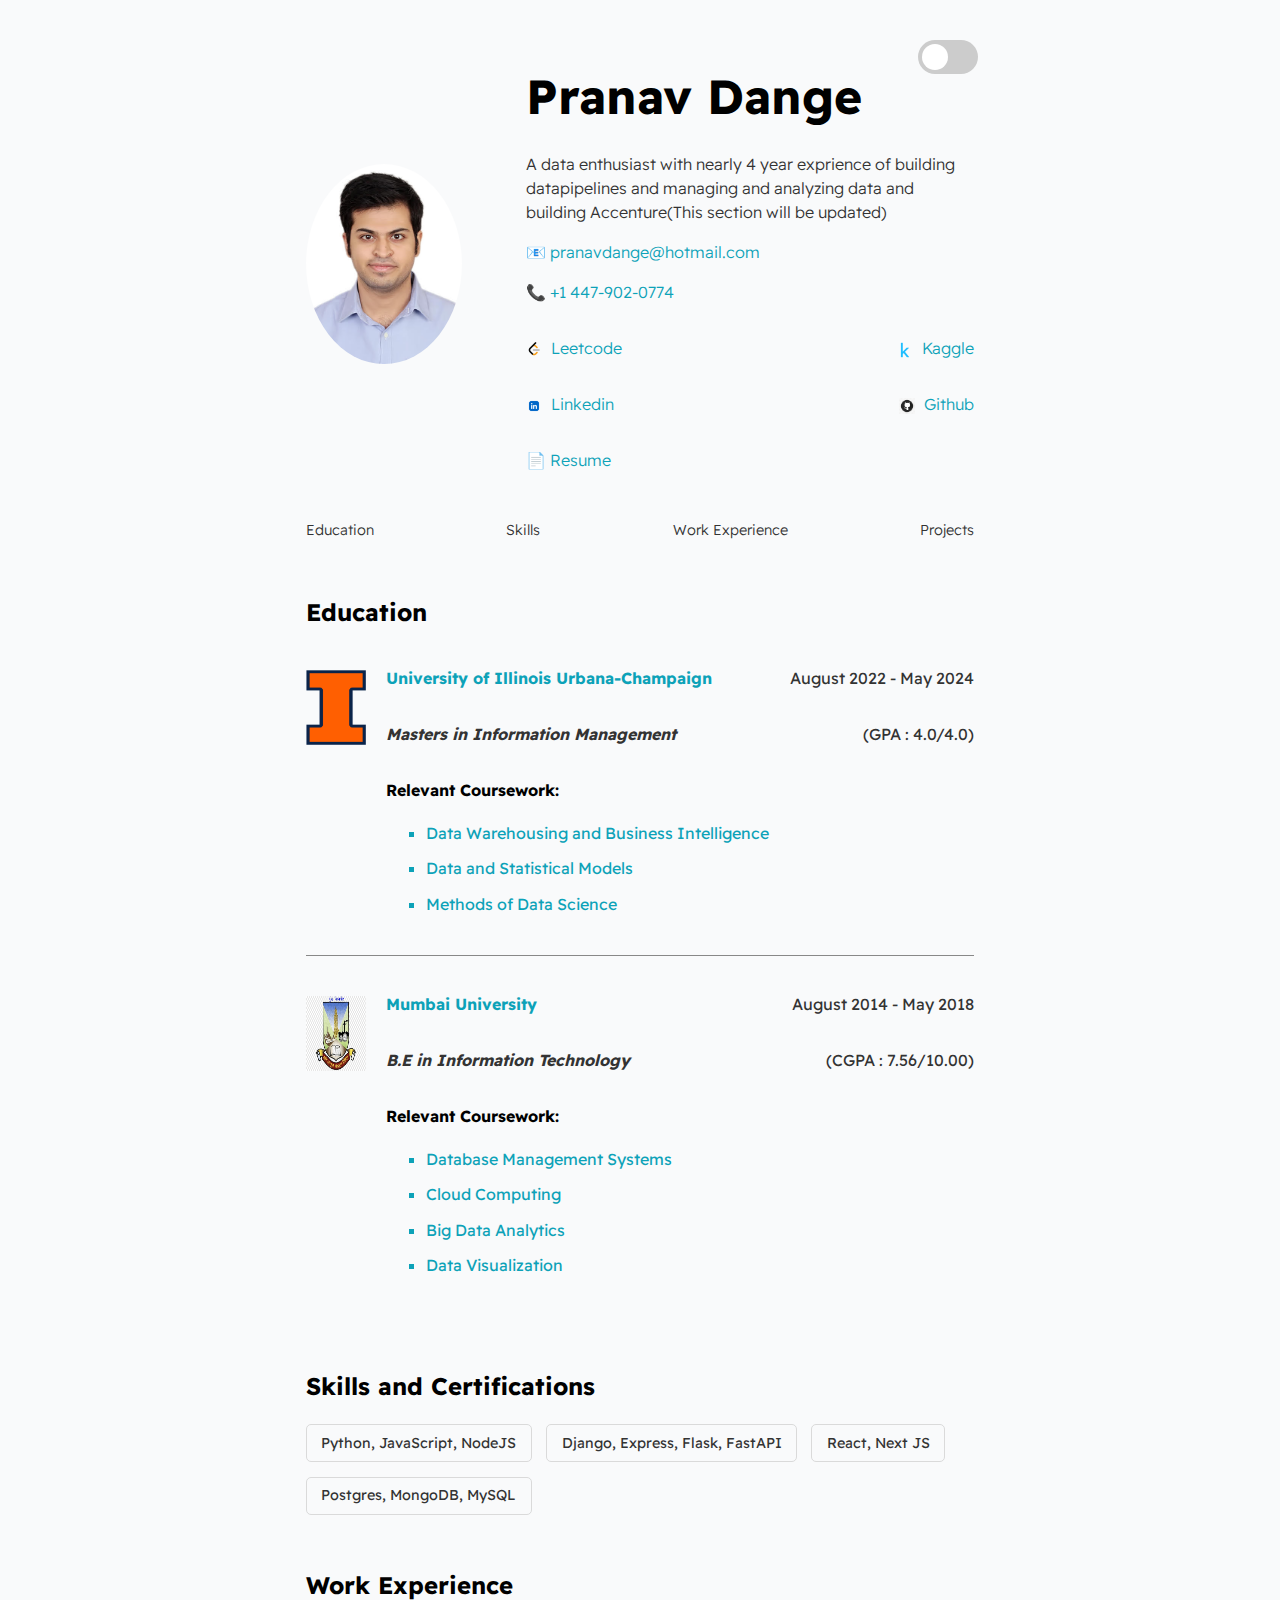
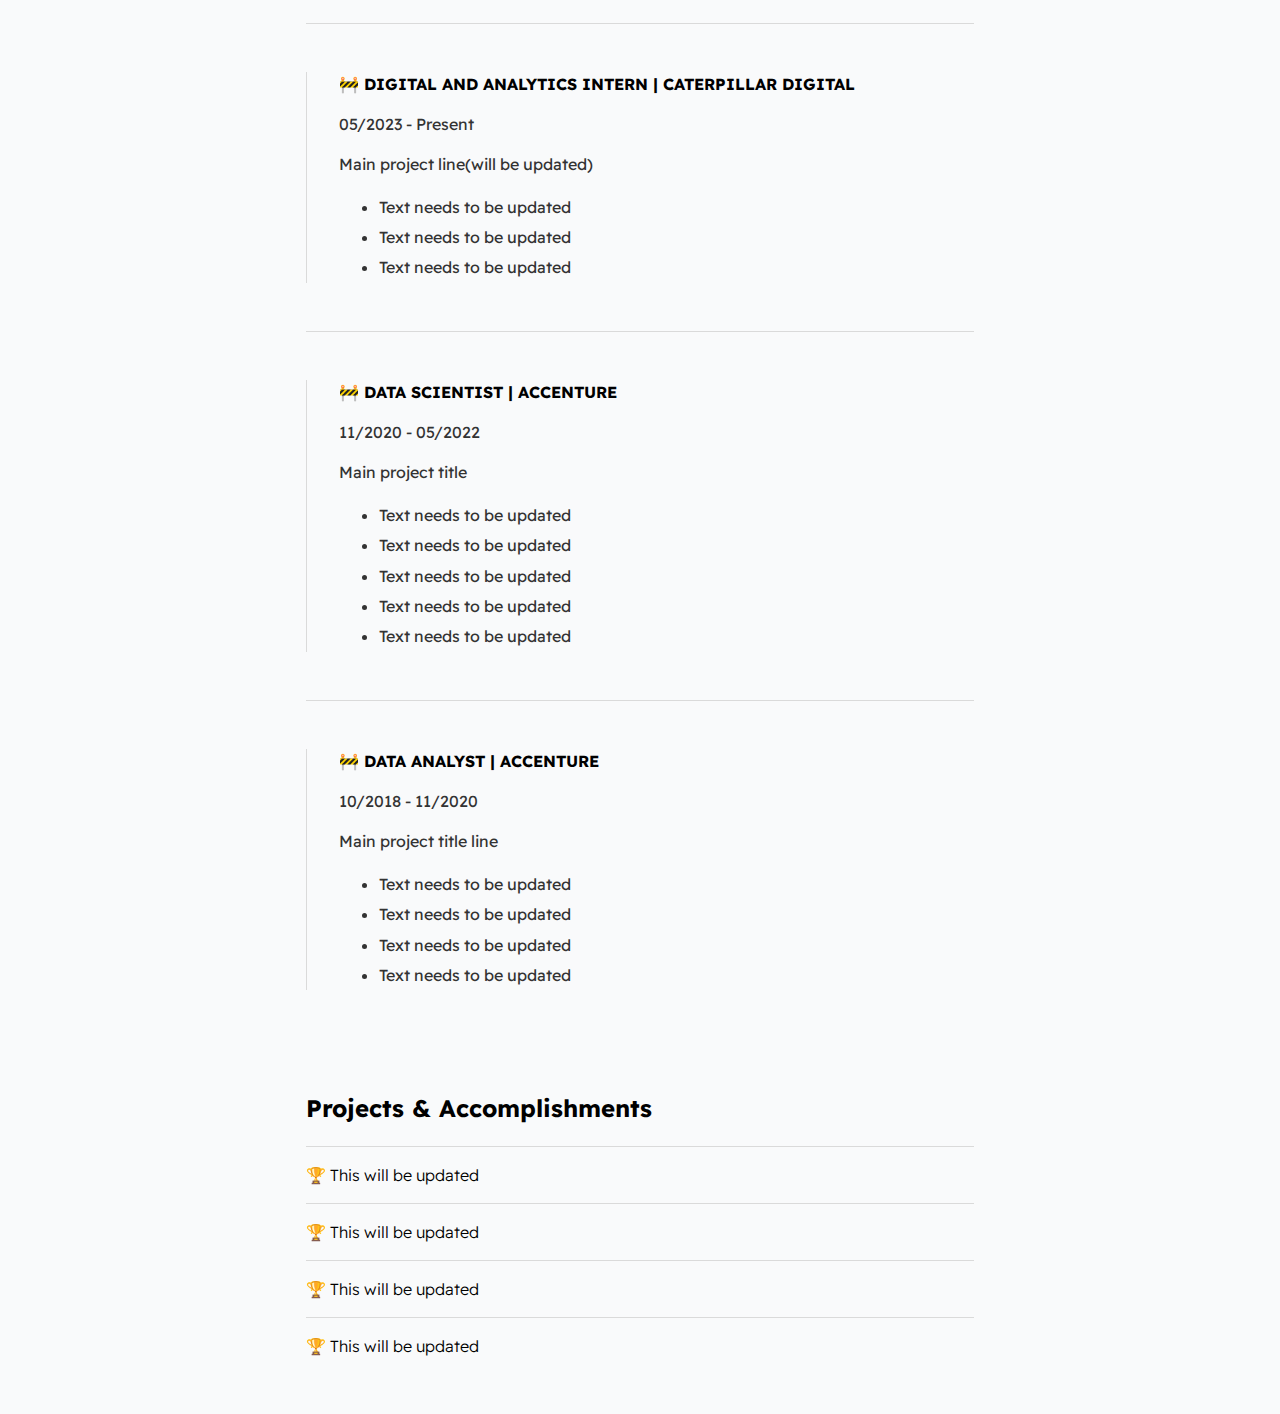
==== index.html @ c3b42a55 "Education" ====
<!DOCTYPE html>
    <html>
        <head>
            <meta charset="utf-8">
            <meta http-equiv="X-UA-Compatible" content="IE=edge">
            <title>Pranav Dange</title>
            <meta name="description" content="">
            <meta name="viewport" content="width=device-width, initial-scale=1">
            <link rel="stylesheet" href="./styles/main.css">
        </head>
        <body>
            <div id="container--main">

                <!-- Add the toggle button here -->
                <div class="theme-switch-wrapper">
                    <div class="theme-labels">
                        <!--<span>☀️</span>-->
                    </div>
                    <label class="theme-switch" for="checkbox">
                        <input type="checkbox" id="checkbox" class="theme-checkbox"/>
                        <div class="slider round"></div>
                    </label>
                    <div class="theme-labels">
                        <!--<span>🌙</span>-->
                    </div>
                </div>
                

                <section id="wrapper--hero" class="section--page">
                    <img id="profile-pic" src="./assets/images/profile_pic.jpg">

                    <div>
                        <h1 id="user-name">Pranav Dange</h1>
                        <p id="bio">A data enthusiast with nearly 4 year exprience of building datapipelines and managing and analyzing data and building Accenture(This section will be updated)</p>
                        <p id="email">📧 <a href="mailto:pranavdange@hotmail.com">pranavdange@hotmail.com</a></p>
                        <p id="phone">📞 <a href="tel:+14479020774">+1 447-902-0774</a></p>
                        <div class="social_links_row">
                            <p class="social_link"><a href="https://leetcode.com/pdange/" target="_blank"><img src="./assets/images/leetcode_logo.png" alt="Leetcode logo"> Leetcode</a></p>
                            <p class="social_link"><a href="https://www.kaggle.com/pdange" target="_blank"><img src="./assets/images/kaggle_logo.png" alt="Kaggle logo"> Kaggle</a></p>
                        </div>
                        <div class="social_links_row">
                            <p class="social_link"><a href="https://www.linkedin.com/in/pranavdange/" target="_blank"><img src="./assets/images/linkedin_logo.webp" alt="Linkedin logo"> Linkedin</a></p>
                            <p class="social_link"><a href="https://github.com/pdange21" target="_blank"><img src="./assets/images/github_logo.png" alt="Github logo"> Github</a></p>
                        </div>
                        <p class="social_link">📄 <a href="./assets/resume.pdf">Resume</a></p>  
                        
                    </div>  
                </section>

                <section class="section--page">
            
                    <div id="socials--list">
                        <a href="#education">Education</a>
                        <a href="#skills">Skills</a>
                        <a href="#work-history-wrapper">Work Experience</a>
                        <a href="#projects">Projects</a>
                    </div>
                </section>

                <section id = "education" class="section--page">
                    <h2>Education</h2>
                    <div class="education-item">
                        <img class="university-logo" src="./assets/images/uofi_logo.png" alt="University Logo">
                        <div class="education-content">
                            <div class="education-header">
                                <p class="university">University of Illinois Urbana-Champaign</p>
                                <p class="duration">August 2022 - May 2024</p>
                            </div>
                            <div class="education-header">
                                <p class="degree">Masters in Information Management</p>
                                <p class="gpa">(GPA : 4.0/4.0)</p>
                            </div>
                            <div class="coursework">
                                <p>Relevant Coursework:</p>
                                <ul>
                                    <li>Data Warehousing and Business Intelligence</li>
                                    <li>Data and Statistical Models</li>
                                    <li>Methods of Data Science</li>
                                </ul>
                            </div>
                        </div>
                    </div>
                    <hr class="section-separator"> <!--This is just the seperator-->
                    <div class="education-item">
                        <img class="university-logo" src="./assets/images/mumbai_univ_logo.png" alt="University Logo">
                        <div class="education-content">
                            <div class="education-header">
                                <p class="university">Mumbai University</p>
                                <p class="duration">August 2014 - May 2018</p>
                            </div>
                            <div class="education-header">
                                <p class="degree">B.E in Information Technology</p>
                                <p class="gpa">(CGPA : 7.56/10.00)</p>
                            </div>
                            <div class="coursework">
                                <p>Relevant Coursework:</p>
                                <ul>
                                    <li>Database Management Systems</li>
                                    <li>Cloud Computing</li>
                                    <li> Big Data Analytics</li>
                                    <li>  Data Visualization</li>
                                </ul>
                            </div>
                        </div>
                    </div>
                </section>
                
                
                

                <section id = "skills" class="section--page">
                    <h2>Skills and Certifications</h2>

                    <div id="wrapper--techstack__items">
                        <div class="card--techstack"><span>Python, JavaScript, NodeJS</span></div>
                        <div class="card--techstack"><span>Django, Express, Flask, FastAPI</span></div>
                        <div class="card--techstack"><span>React, Next JS</span></div>
                        <div class="card--techstack"><span>Postgres, MongoDB, MySQL</span></div>
                    </div>
                </section>

                <section id="work-history-wrapper" class="section--page">
                    <h2>Work Experience</h2>

                    <div class="line-break"></div>
                    <div class="card--work-history">
                        <strong>🚧 DIGITAL AND ANALYTICS INTERN | CATERPILLAR DIGITAL</strong>
                        <p>05/2023 - Present</p>
                        <p>Main project line(will be updated)</p>
                        <ul>
                            <li>Text needs to be updated</li>
                            <li>Text needs to be updated</li>
                            <li>Text needs to be updated</li>
                        </ul>
                    </div>

                    <div class="line-break"></div>

                    <div class="card--work-history">
                        <strong>🚧 DATA SCIENTIST | ACCENTURE</strong>
                        <p>11/2020 - 05/2022</p>
                        <p>Main project title</p>
                        <ul>
                            <li>Text needs to be updated</li>
                            <li>Text needs to be updated</li>
                            <li>Text needs to be updated</li>
                            <li>Text needs to be updated</li>
                            <li>Text needs to be updated </li>
                        </ul>
                    </div>

                    <div class="line-break"></div>

                    <div class="card--work-history">
                        <strong>🚧 DATA ANALYST | ACCENTURE</strong>
                        <p>10/2018 - 11/2020</p>
                        <p>Main project title line</p>
                        <ul>
                            <li>Text needs to be updated</li>
                            <li>Text needs to be updated</li>
                            <li>Text needs to be updated</li>
                            <li>Text needs to be updated</li>
                        </ul>
                    </div>

                    <!--<div class="line-break"></div>

                    <div class="card--work-history">
                        <strong>🚧 DIGITAL MARKETER | UNIFIVE DIGITAL</strong>
                        <p>2014 - 2017</p>
                        <p>Started a digital agency building websites and marketing for
                            local businesses. Mostly Wordpress sites with small modifications to
                            themes.</p>
                        <ul>
                            <li>Organized SEO & SEM campaigns on a local and global scale.</li>
                            <li>Saved a customer $110k a year by reducing Adwords CPC cost with optimization</li>
                            <li>70 + websites built with my small team of developers and freelancers</li>
                        </ul>
                    </div>-->
                </section>

                <section id = "projects" class="section--page">
                    <h2>Projects & Accomplishments</h2>

                    <div class="card--project">
                        <a href="project1.html"><span>🏆 </span>This will be updated</a>
                    </div>

                    <div class="card--project">
                        <a href="project1.html" ><span>🏆 </span>This will be updated</a>
                    </div>

                    <div class="card--project">
                        <a href="project1.html" ><span>🏆 </span>This will be updated</a>
                    </div>

                    <div class="card--project">
                        <a href="project1.html"><span>🏆 </span>This will be updated</a>
                    </div>

                </section>

        
            </div>
            <!-- Add the JavaScript code to handle the theme switch -->
            <script>
                const themeSwitch = document.querySelector('#checkbox');
                themeSwitch.addEventListener('change', function(event) {
                    if (event.currentTarget.checked) {
                        document.documentElement.setAttribute('data-theme', 'dark');
                    } else {
                        document.documentElement.setAttribute('data-theme', 'light');
                    }
                });
            </script>

        </body>
    </html>
---- styles/main.css ----
@import url('https://fonts.googleapis.com/css2?family=Readex+Pro:wght@300;400;500;600;700&display=swap');

:root{
    --mainTextColor-light:#000;
    --secondaryTextColor-light:rgb(51 51 51);
    --mainLinkColor-light:#0da2b8;
    --mainBorderColor-light:rgb(218, 218, 218);
    --mainBgColor-light:rgb(249, 250,251);

    --mainTextColor-dark:#fff;
    --secondaryTextColor-dark:#adb0b1;
    --mainLinkColor-dark:rgb(30, 190,214);
    --mainBorderColor-dark:#2b3031;
    --mainBgColor-dark:#131415;
    
    --mainTextColor: var(--mainTextColor-light);
    --secondaryTextColor: var(--secondaryTextColor-light);
    --mainLinkColor: var(--mainLinkColor-light);
    --mainBorderColor: var(--mainBorderColor-light);
    --mainBgColor: var(--mainBgColor-light);
}

[data-theme="dark"] {
    --mainTextColor: var(--mainTextColor-dark);
    --secondaryTextColor: var(--secondaryTextColor-dark);
    --mainLinkColor: var(--mainLinkColor-dark);
    --mainBorderColor: var(--mainBorderColor-dark);
    --mainBgColor: var(--mainBgColor-dark);
}



*{
    font-family: 'Readex Pro';
    line-height: 1.5em;
    box-sizing: border-box;
    color: var(--mainTextColor);
    
}

body{
    background-color: var(--mainBgColor);            
}

p, span, li{
    color: var(--secondaryTextColor);
    font-size: 1em;
}

a{
    text-decoration: none;
    color: var(--mainLinkColor);
    font-weight: 500;
}

li{
    line-height: 1.9em;
}

#container--main{
    position:relative;
    max-width: 700px;
    margin: 0 auto;
    padding: 1em;
}

.section--page{
    padding-top: 1em;
    padding-bottom: 1em;
}

#wrapper--hero{
    display: flex;
    align-items: center;
    gap: 4em;
}

#bio, a{
    font-weight: 300;
}

#user-name{
    font-size: 48px;
    line-height: 1em;
}

#profile-pic{
    width: 175px;
    height: 200px;
    object-fit: cover;
    border-radius: 50%;
}

#email{
    color: var(--mainTextColor);
}

#socials--list{
    display: flex;
    justify-content: space-between;
    column-gap: 1em;
    flex-wrap: wrap;
}

#socials--list a{
    font-weight: 300;
    color: var(--secondaryTextColor);
    font-size: 0.9em;
    transition: 0.3s;
}

#socials--list a:hover{
    font-weight: 100;
    color: var(--mainLinkColor);
    font-size: 0.9em;
}

#qualifications--list{
    list-style: none;
}

#wrapper--techstack__items{
    display: flex;
    flex-wrap: wrap;
    gap: 1em;
    font-size: 0.9em;
}

.card--techstack{
    border: 1px solid var(--mainBorderColor);
    border-radius: 5px;
    padding: 0.5em 1em;
    align-items: center;
}

.card--project{
    padding-top: 1em;
    padding-bottom: 1em;
    border-top: 1px solid var(--mainBorderColor);
}

.card--project a{
    color: var(--mainTextColor);

    transition: 0.3s;
}

.card--project a:hover{
    color: rgb(30, 190,214);

}

.card--work-history{
    border-left: 1px solid var(--mainBorderColor);
    margin-top: 3em;
    margin-bottom: 3em;
    padding-left: 2em;
}

.line-break{
    background-color: var(--mainBorderColor);
    height: 1px;
}


@media(max-width:600px){

    .section--page{
        padding-top: 1em;
        padding-bottom: 1em;
    }

    #wrapper--hero{
        display: flex;
        align-items: center;
        gap: 1em;
    }

    #profile-pic{
        width: 200px;
        height: 200px;
    }

    #wrapper--hero{
        flex-direction: column;
    }

    .card--work-history{
        border-left: none;
        padding-left: 0;
    }
}

.social_links_row {
    display: flex;
    justify-content: space-between;
}

.social_link img {
    width: 1em;  /* adjust as needed */
    height: 1em; /* adjust as needed */
    vertical-align: middle; /* aligns the image with the text */
    margin-right: 5px; /* adds some space between the image and the text */
}

.theme-switch-wrapper {
    position: absolute;
    right: -3em;
    top: 2em;  
    display: flex;
    align-items: center;
}

.theme-switch {
    position: relative;
    display: inline-block;
    width: 60px;
    height: 34px;
}

.theme-switch input { 
    opacity: 0;
    width: 0;
    height: 0;
}

.slider {
    position: absolute;
    cursor: pointer;
    top: 0;
    left: 0;
    right: 0;
    bottom: 0;
    background-color: #ccc;
    -webkit-transition: .4s;
    transition: .4s;
}

.slider:before {
    position: absolute;
    content: "";
    height: 26px;
    width: 26px;
    left: 4px;
    bottom: 4px;
    background-color: white;
    -webkit-transition: .4s;
    transition: .4s;
}

input:checked + .slider {
    background-color: #2196F3;
}

input:focus + .slider {
    box-shadow: 0 0 1px #2196F3;
}

input:checked + .slider:before {
    -webkit-transform: translateX(26px);
    -ms-transform: translateX(26px);
    transform: translateX(26px);
}

/* Rounded sliders */
.slider.round {
    border-radius: 34px;
}

.slider.round:before {
    border-radius: 50%;
}

.theme-labels span {
    margin: 0 5px;
}

.theme-labels {
    display: flex;
    align-items: center;
    justify-content: space-between;
    width: 60px;
}

.university-logo {
    width: 60px;
    height: 75px;
    margin-right: 20px;
    margin-top: 20px;
}

.education-item {
    display: flex;
    align-items: start;
    margin-bottom: 20px;
}

.education-content {
    flex-grow: 1;
}

.education-header {
    display: flex;
    justify-content: space-between;
}

.university {
    font-weight: bold;
    color: #0da2b8;  
}

.degree {
    font-style: italic; 
    font-weight: bold;
}

.coursework {
    margin-top: 10px;
}

.coursework p {
    font-weight: bold;
    color: var(--mainTextColor);
}

.coursework ul {
    list-style-type: square;
}

.coursework ul li {
    margin: 5px 0;
    color: var(--mainLinkColor);
}

.section-separator {
    height: 1px;
    background-color: #888; /* Replace with your desired separator color */
    margin: 20px 0; /* Adjust the margin as needed */
    border: none;
}
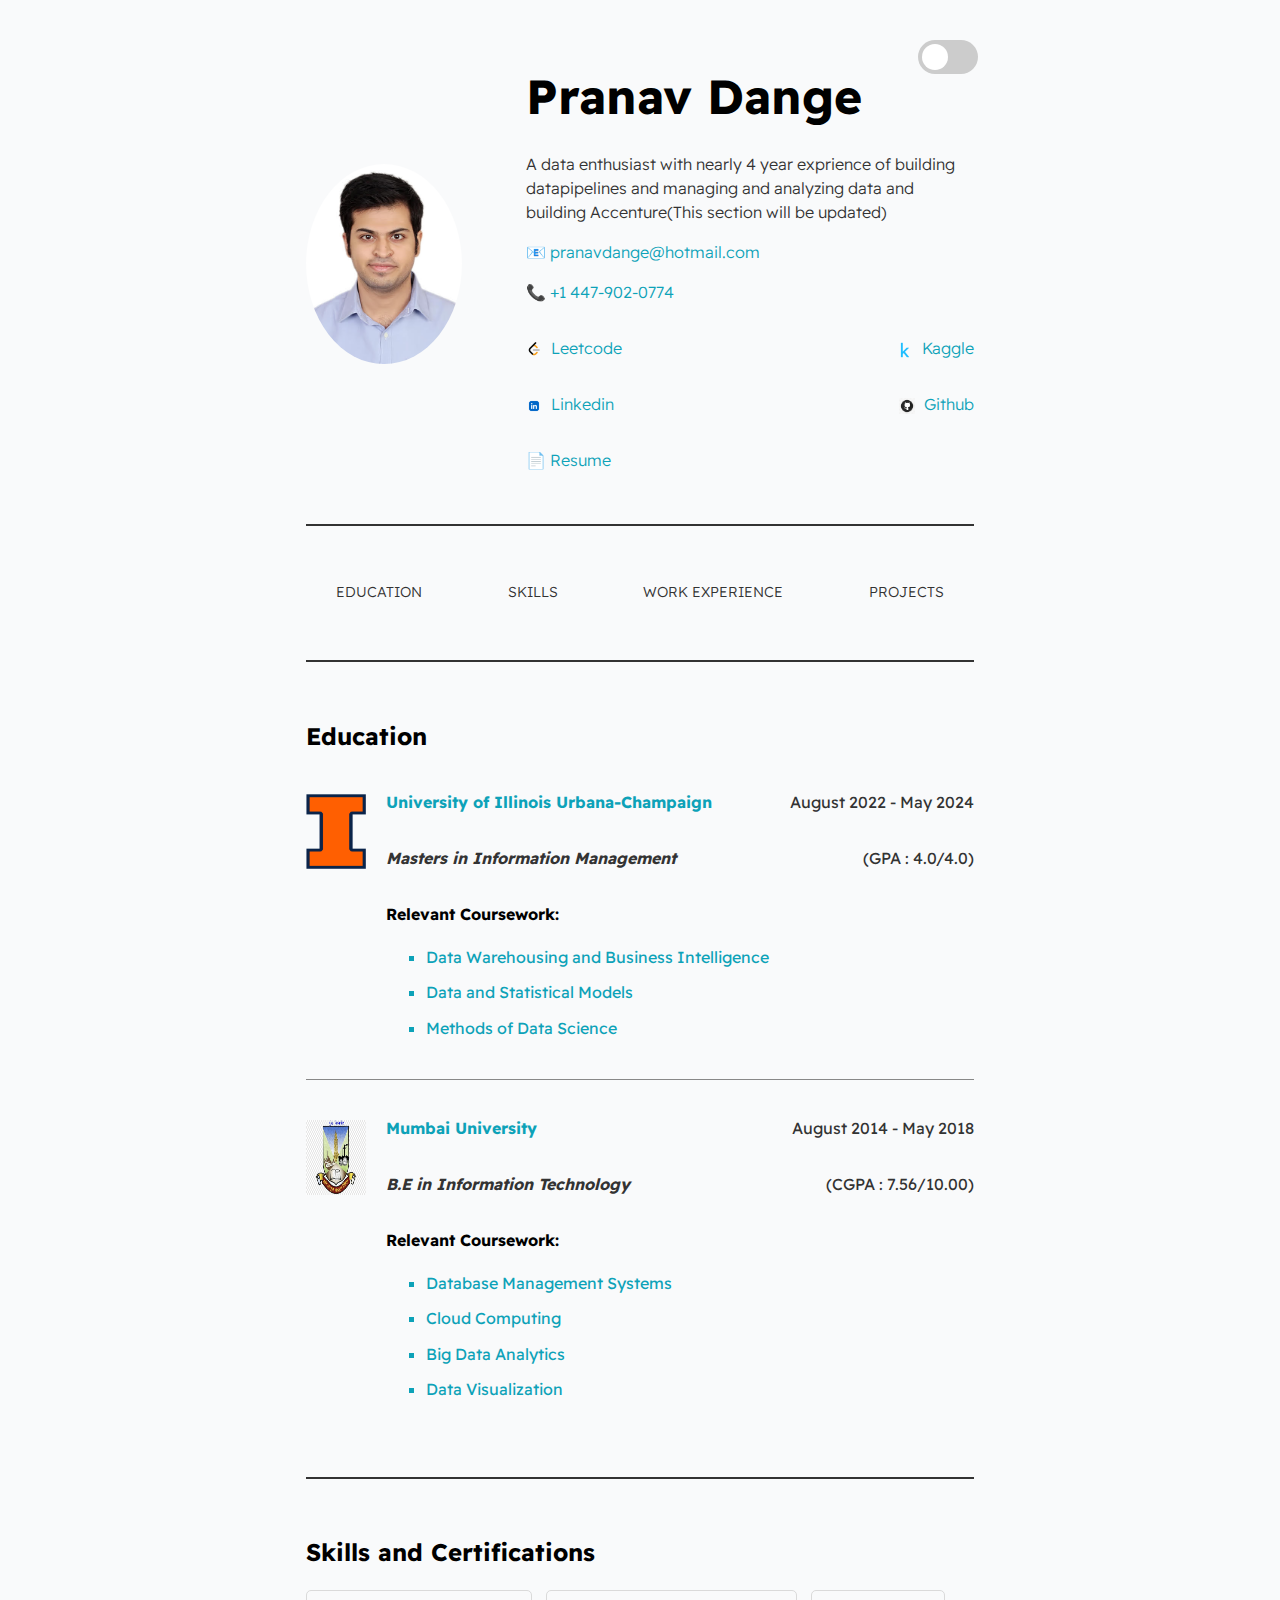
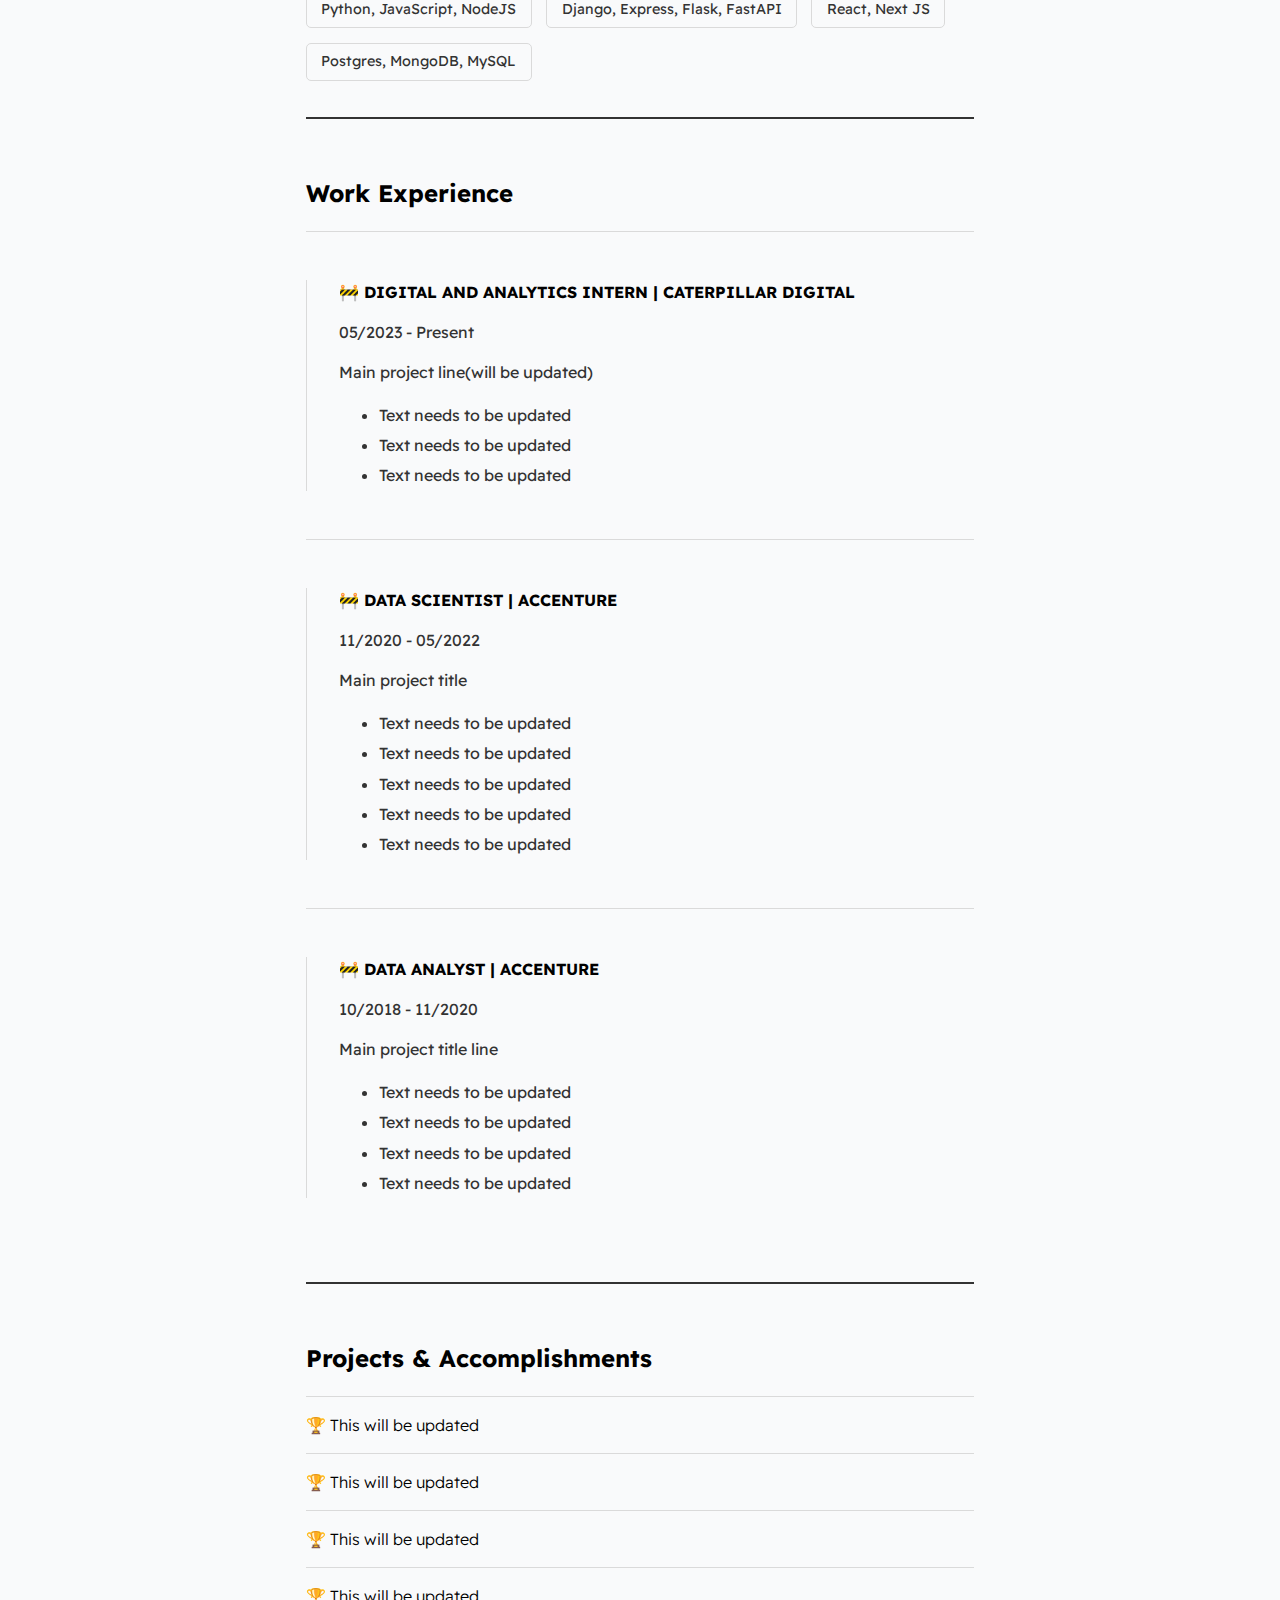
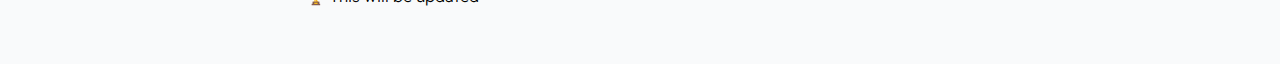
==== commit 1b062c46: "new changes" ====
--- a/index.html
+++ b/index.html
@@ -47,16 +47,17 @@
                     </div>  
                 </section>
 
-                <section class="section--page">
-            
+                <hr class="bold-separator">
+                <section id="link-menu" class="section--page">
                     <div id="socials--list">
-                        <a href="#education">Education</a>
-                        <a href="#skills">Skills</a>
-                        <a href="#work-history-wrapper">Work Experience</a>
-                        <a href="#projects">Projects</a>
-                    </div>
-                </section>
-
+                        <a class="main-menu-link" href="#education">Education</a>
+                        <a class="main-menu-link" href="#skills">Skills</a>
+                        <a class="main-menu-link" href="#work-history-wrapper">Work Experience</a>
+                        <a class="main-menu-link" href="#projects">Projects</a>
+                    </div>
+                </section>
+                
+                <hr class="bold-separator">
                 <section id = "education" class="section--page">
                     <h2>Education</h2>
                     <div class="education-item">
@@ -107,7 +108,7 @@
                 
                 
                 
-
+                <hr class="bold-separator">
                 <section id = "skills" class="section--page">
                     <h2>Skills and Certifications</h2>
 
@@ -119,6 +120,7 @@
                     </div>
                 </section>
 
+                <hr class="bold-separator">
                 <section id="work-history-wrapper" class="section--page">
                     <h2>Work Experience</h2>
 
@@ -179,6 +181,7 @@
                     </div>-->
                 </section>
 
+                <hr class="bold-separator">
                 <section id = "projects" class="section--page">
                     <h2>Projects & Accomplishments</h2>
 
--- a/styles/main.css
+++ b/styles/main.css
@@ -338,3 +338,57 @@
     margin: 20px 0; /* Adjust the margin as needed */
     border: none;
 }
+
+/* Main menu link default state */
+.main-menu-link {
+    display: inline-block;
+    padding: 10px 20px;
+    margin: 10px;
+    font-size: 1.1em;
+    text-transform: uppercase;
+    font-weight: bold;
+    color: var(--mainLinkColor);
+    border-radius: 5px;
+    transition: background-color 0.3s ease, color 0.3s ease;
+}
+
+/* Main menu link default state */
+.main-menu-link {
+    display: inline-block;
+    padding: 10px 20px;
+    margin: 10px;
+    font-size: 1.5em; /* Increase the font size to make it more evident */
+    text-transform: uppercase;
+    font-weight: 800; /* Set the font-weight to bold */
+    color: var(--mainLinkColor);
+    border-radius: 5px;
+    transition: background-color 0.3s ease, color 0.3s ease;
+}
+
+/* Main menu link hover state */
+.main-menu-link:hover, 
+.main-menu-link:focus {
+    text-decoration: none;
+}
+
+/* Dark theme adjustments */
+[data-theme="dark"] .main-menu-link {
+    color: var(--mainLinkColor-dark);
+}
+
+.course-link {
+    color: inherit; /* This will inherit the color from the parent element */
+    text-decoration: none; /* This will remove the underline */
+}
+
+.course-link:hover {
+    color: inherit;
+    text-decoration: underline; /* This will underline the text when you hover over it */
+}
+
+.bold-separator {
+    border: 0;             /* Remove the default border */
+    height: 2px;           /* Adjust the height to make the line thicker */
+    background-color: #333;/* Set the color of the line */
+    margin: 20px 0;        /* Add some vertical spacing before and after the line */
+}
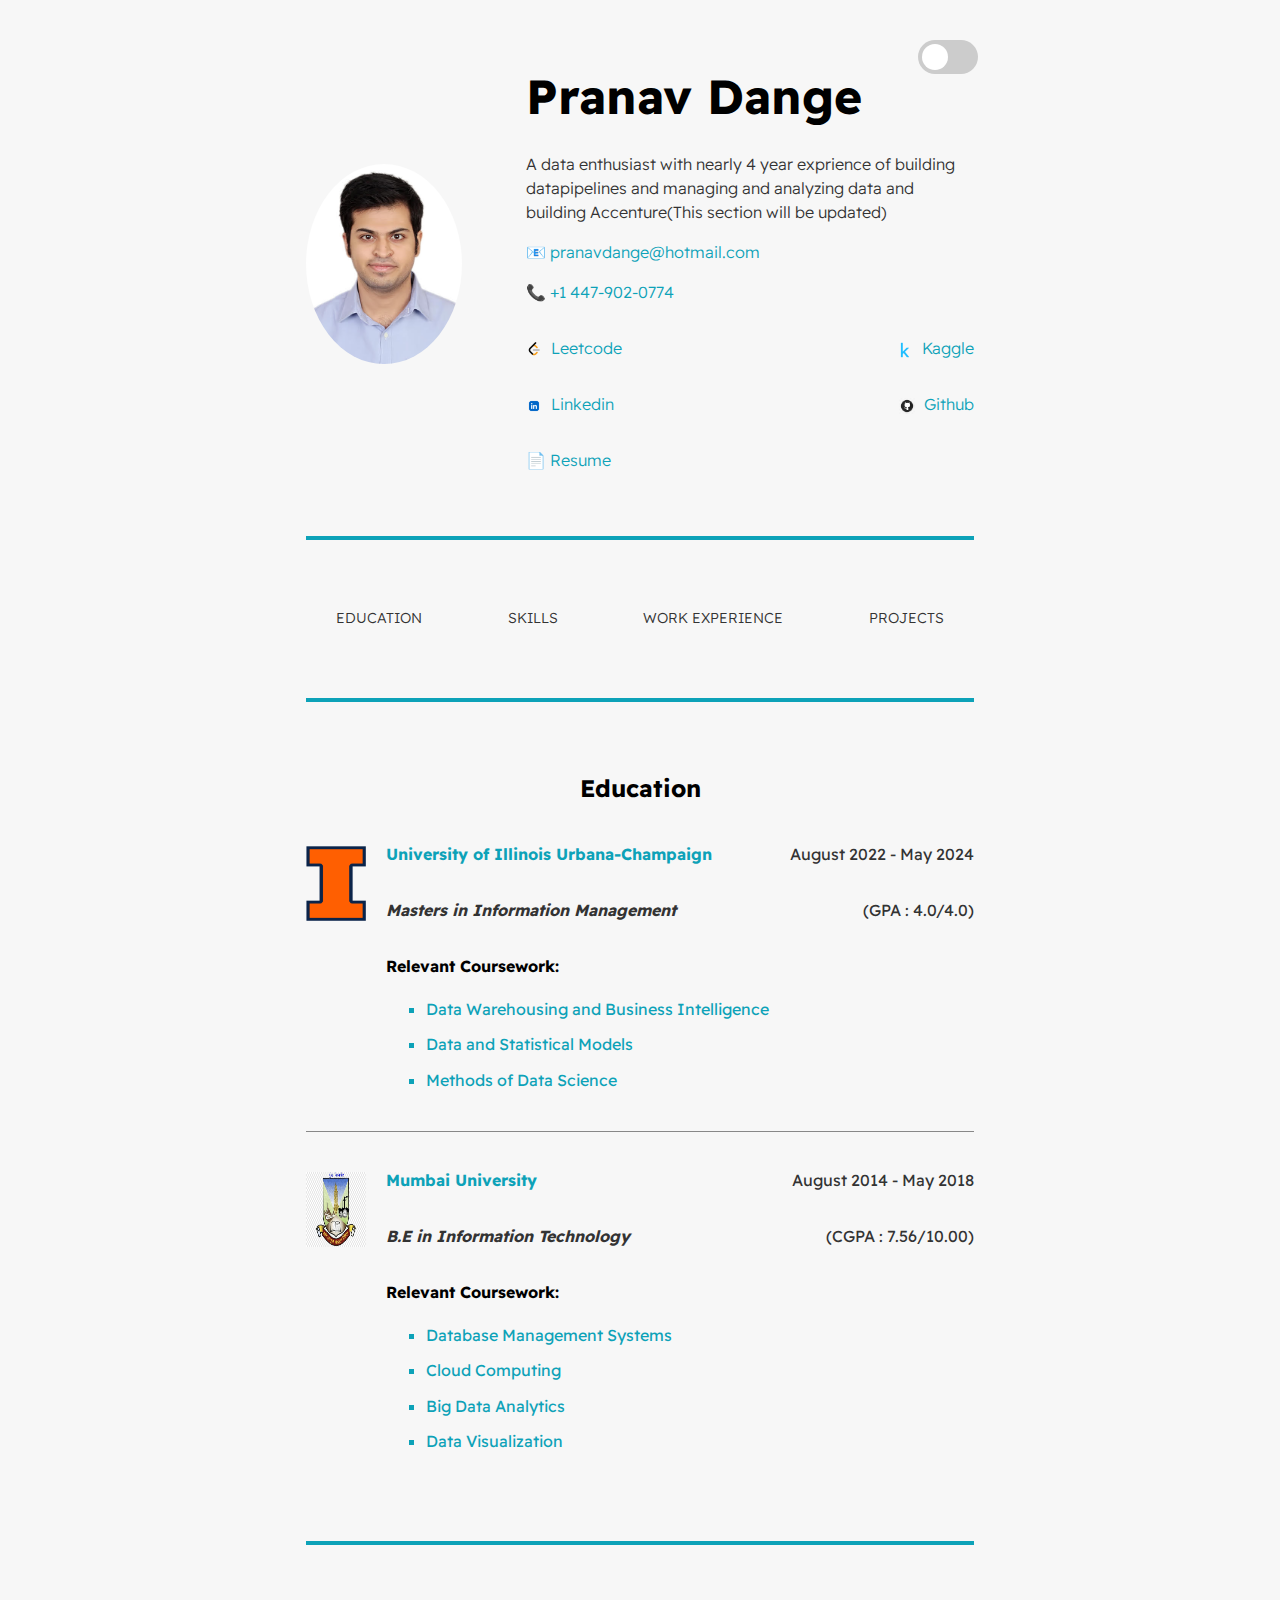
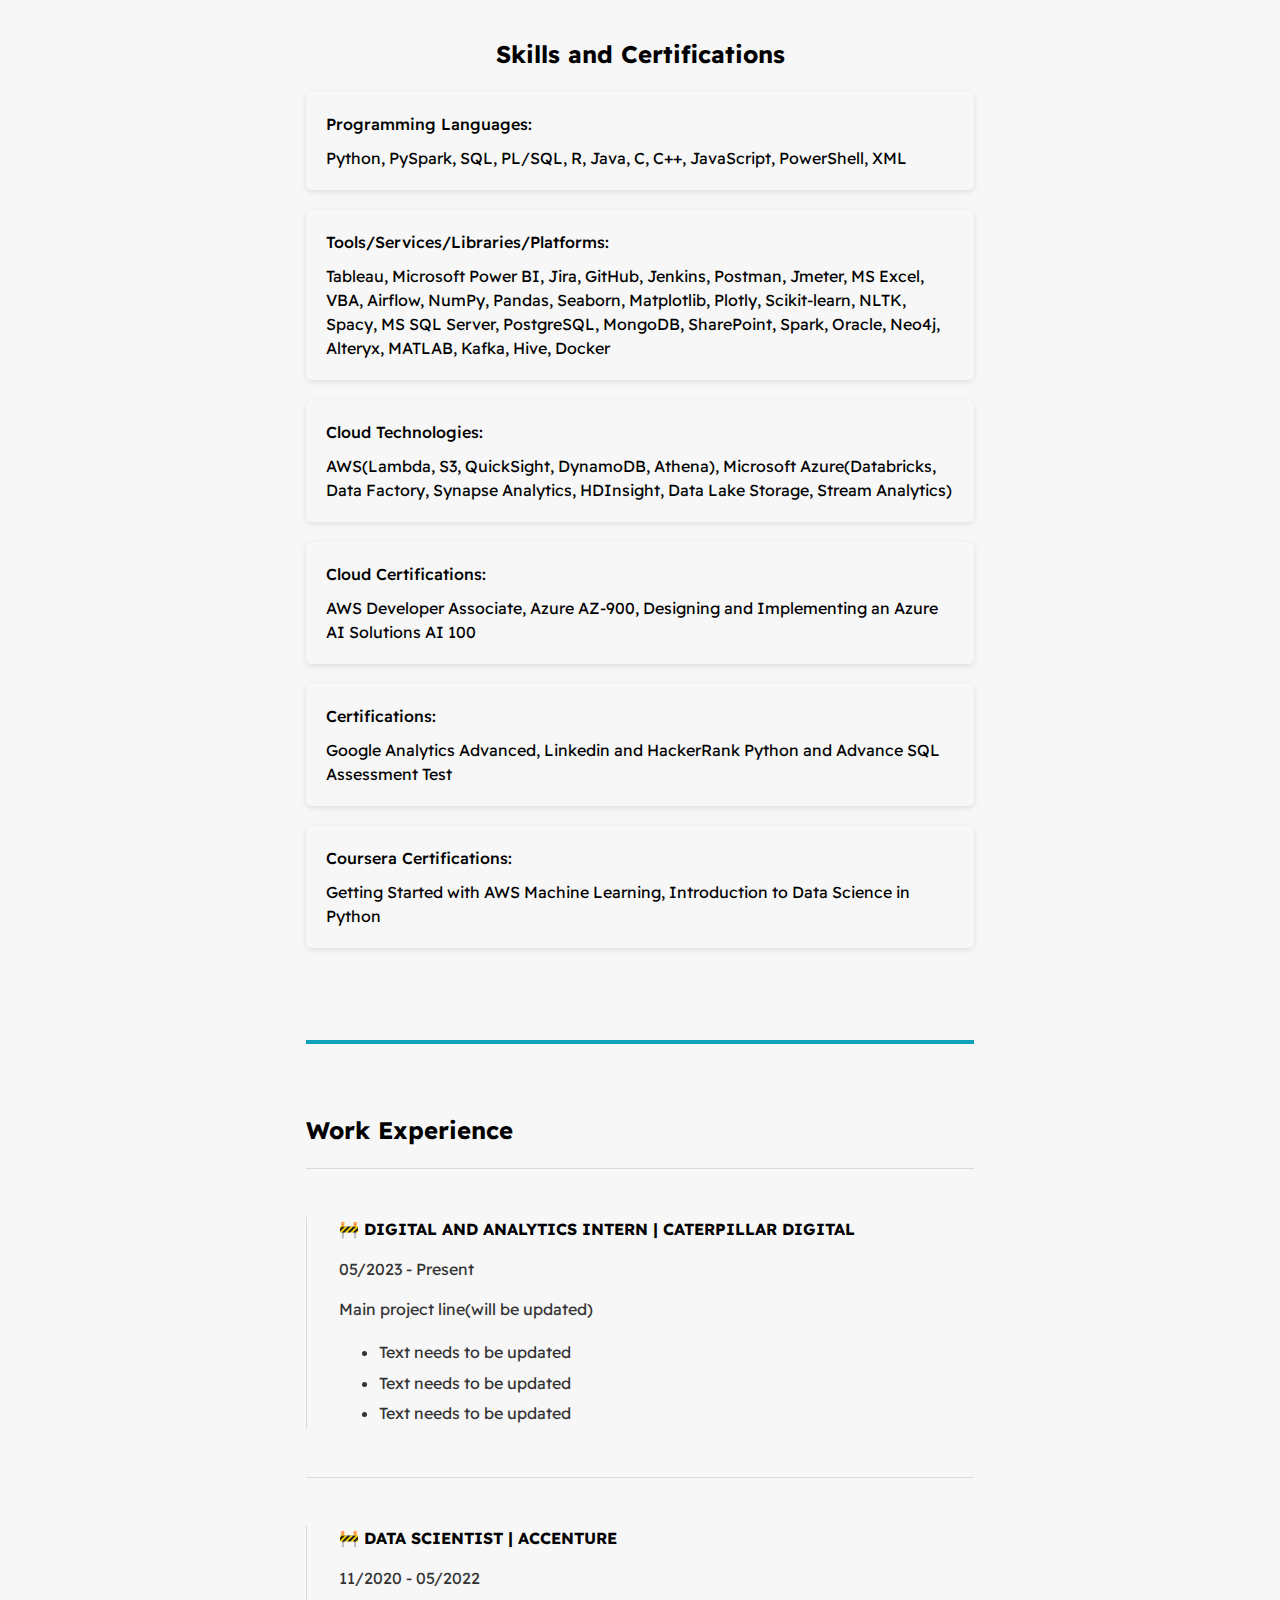
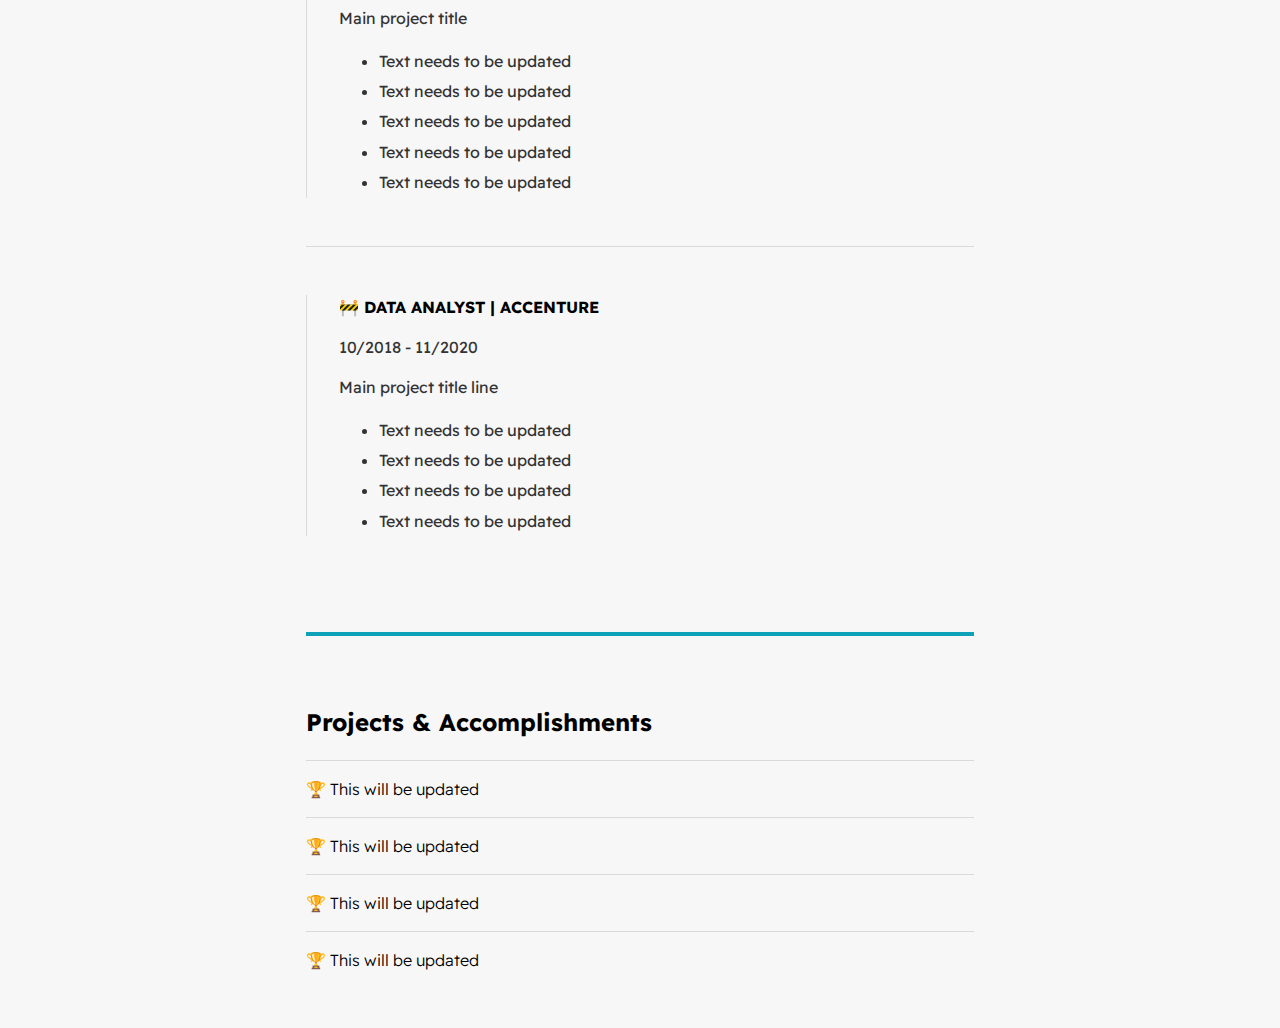
==== commit c8c816c1: "Skills section added" ====
--- a/index.html
+++ b/index.html
@@ -59,7 +59,7 @@
                 
                 <hr class="bold-separator">
                 <section id = "education" class="section--page">
-                    <h2>Education</h2>
+                    <h2><center>Education</center></h2>
                     <div class="education-item">
                         <img class="university-logo" src="./assets/images/uofi_logo.png" alt="University Logo">
                         <div class="education-content">
@@ -109,16 +109,32 @@
                 
                 
                 <hr class="bold-separator">
-                <section id = "skills" class="section--page">
+                <section id="skills" class="section--page">
                     <h2>Skills and Certifications</h2>
-
+                
                     <div id="wrapper--techstack__items">
-                        <div class="card--techstack"><span>Python, JavaScript, NodeJS</span></div>
-                        <div class="card--techstack"><span>Django, Express, Flask, FastAPI</span></div>
-                        <div class="card--techstack"><span>React, Next JS</span></div>
-                        <div class="card--techstack"><span>Postgres, MongoDB, MySQL</span></div>
-                    </div>
-                </section>
+                        <div class="card--techstack">
+                            <strong>Programming Languages:</strong> Python, PySpark, SQL, PL/SQL, R, Java, C, C++, JavaScript, PowerShell, XML
+                        </div>
+                        <div class="card--techstack">
+                            <strong>Tools/Services/Libraries/Platforms:</strong> Tableau, Microsoft Power BI, Jira, GitHub, Jenkins, Postman, Jmeter, MS Excel, VBA, Airflow, NumPy, Pandas, Seaborn, Matplotlib, Plotly, Scikit-learn, NLTK, Spacy, MS SQL Server, PostgreSQL, MongoDB, SharePoint, Spark, Oracle, Neo4j, Alteryx, MATLAB, Kafka, Hive, Docker
+                        </div>
+                        <div class="card--techstack">
+                            <strong>Cloud Technologies:</strong> AWS(Lambda, S3, QuickSight, DynamoDB, Athena), Microsoft Azure(Databricks, Data Factory, Synapse Analytics, HDInsight, Data Lake Storage, Stream Analytics)
+                        </div>
+                        <div class="card--techstack">
+                            <strong>Cloud Certifications:</strong> AWS Developer Associate, Azure AZ-900, Designing and Implementing an Azure AI Solutions AI 100
+                        </div>
+                        <div class="card--techstack">
+                            <strong>Certifications:</strong> Google Analytics Advanced, Linkedin and HackerRank Python and Advance SQL Assessment Test
+                        </div>
+                        <div class="card--techstack">
+                            <strong>Coursera Certifications:</strong> Getting Started with AWS Machine Learning, Introduction to Data Science in Python
+                        </div>
+                    </div>
+                </section>
+                
+                
 
                 <hr class="bold-separator">
                 <section id="work-history-wrapper" class="section--page">
--- a/styles/main.css
+++ b/styles/main.css
@@ -5,7 +5,7 @@
     --secondaryTextColor-light:rgb(51 51 51);
     --mainLinkColor-light:#0da2b8;
     --mainBorderColor-light:rgb(218, 218, 218);
-    --mainBgColor-light:rgb(249, 250,251);
+    --mainBgColor-light:#f7f7f7;
 
     --mainTextColor-dark:#fff;
     --secondaryTextColor-dark:#adb0b1;
@@ -119,7 +119,7 @@
     list-style: none;
 }
 
-#wrapper--techstack__items{
+/*#wrapper--techstack__items{
     display: flex;
     flex-wrap: wrap;
     gap: 1em;
@@ -132,6 +132,7 @@
     padding: 0.5em 1em;
     align-items: center;
 }
+*/
 
 .card--project{
     padding-top: 1em;
@@ -387,8 +388,57 @@
 }
 
 .bold-separator {
-    border: 0;             /* Remove the default border */
-    height: 2px;           /* Adjust the height to make the line thicker */
-    background-color: #333;/* Set the color of the line */
-    margin: 20px 0;        /* Add some vertical spacing before and after the line */
-}
+    border: 0;
+    height: 4px; /* Increased height to make it more visually appealing */
+    background-color: var(--mainLinkColor);
+    margin: 2em 0;
+}
+
+#skills {
+    padding: 40px 0;
+    background-color: var(--mainBgColor);
+    text-align: center;
+}
+
+#skills h2 {
+    font-size: 24px;
+    margin-bottom: 20px;
+    color: var(--mainTextColor);
+}
+
+#wrapper--techstack__items {
+    max-width: 1000px;
+    margin: 0 auto;
+}
+
+.card--techstack {
+    background-color: var(--mainBgColor);
+    color: var(--mainTextColor);
+    border-radius: 6px;
+    padding: 20px;
+    box-shadow: 0 2px 6px rgba(0, 0, 0, 0.1);
+    text-align: left;
+    margin-bottom: 20px;
+}
+
+.card--techstack strong {
+    font-weight: 500;
+    display: block;
+    margin-bottom: 10px;
+}
+
+[data-theme="dark"] {
+    #skills {
+        background-color: var(--mainBgColor-dark);
+    }
+
+    #skills h2 {
+        color: var(--mainTextColor-dark);
+    }
+
+    .card--techstack {
+        background-color: var(--mainBgColor-dark);
+        color: var(--mainTextColor-dark);
+    }
+}
+
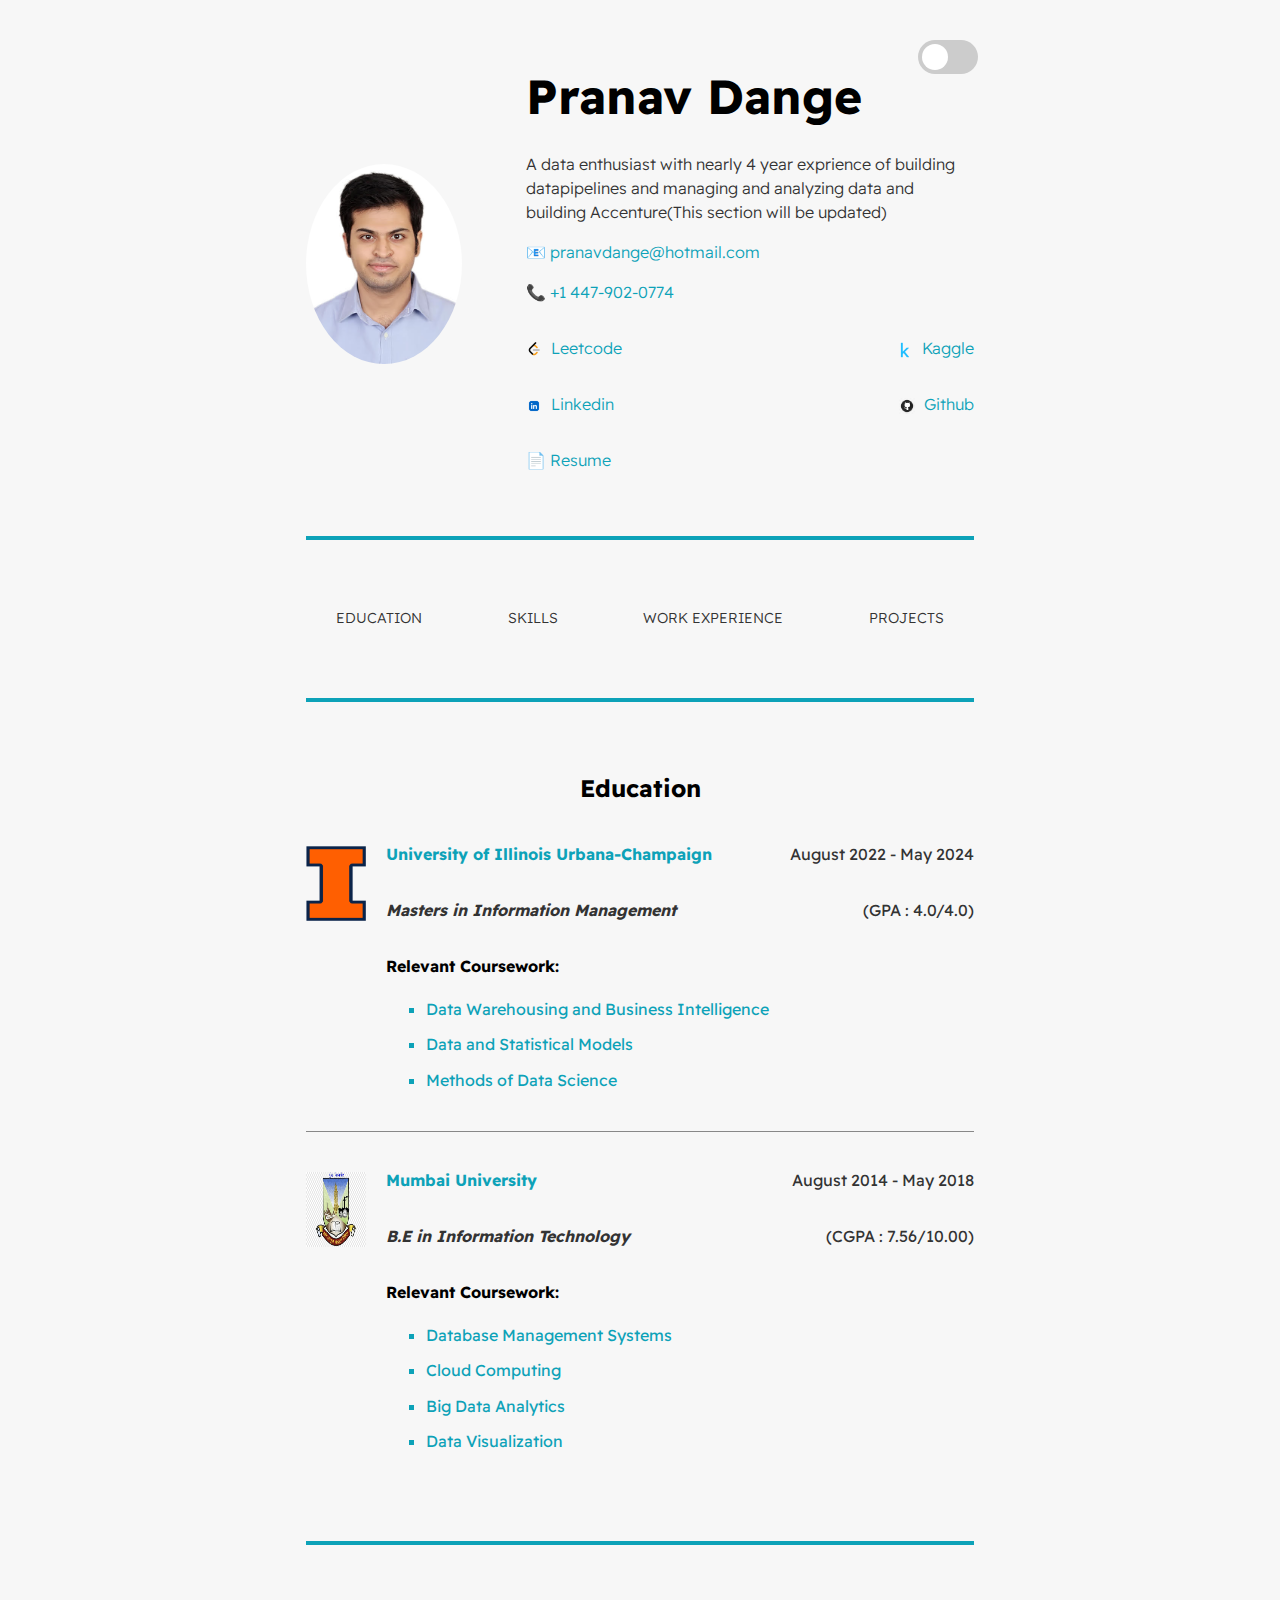
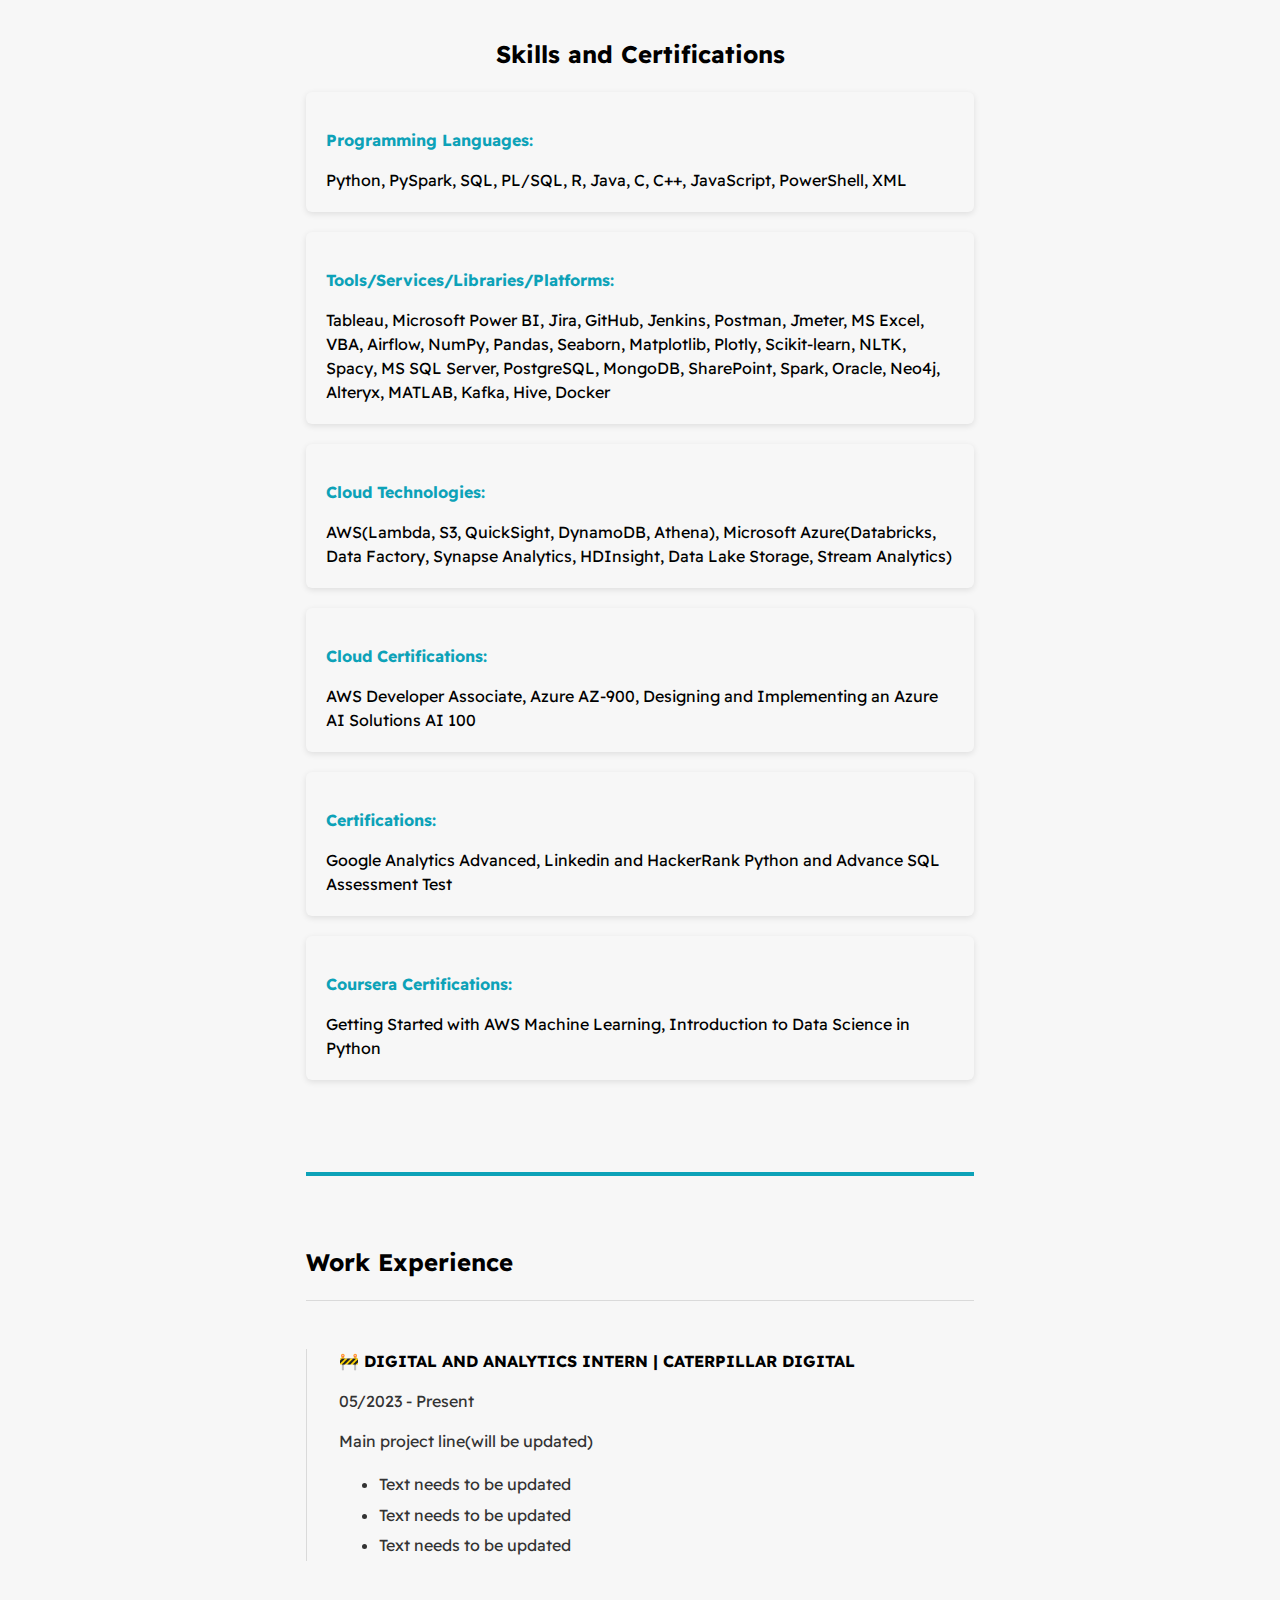
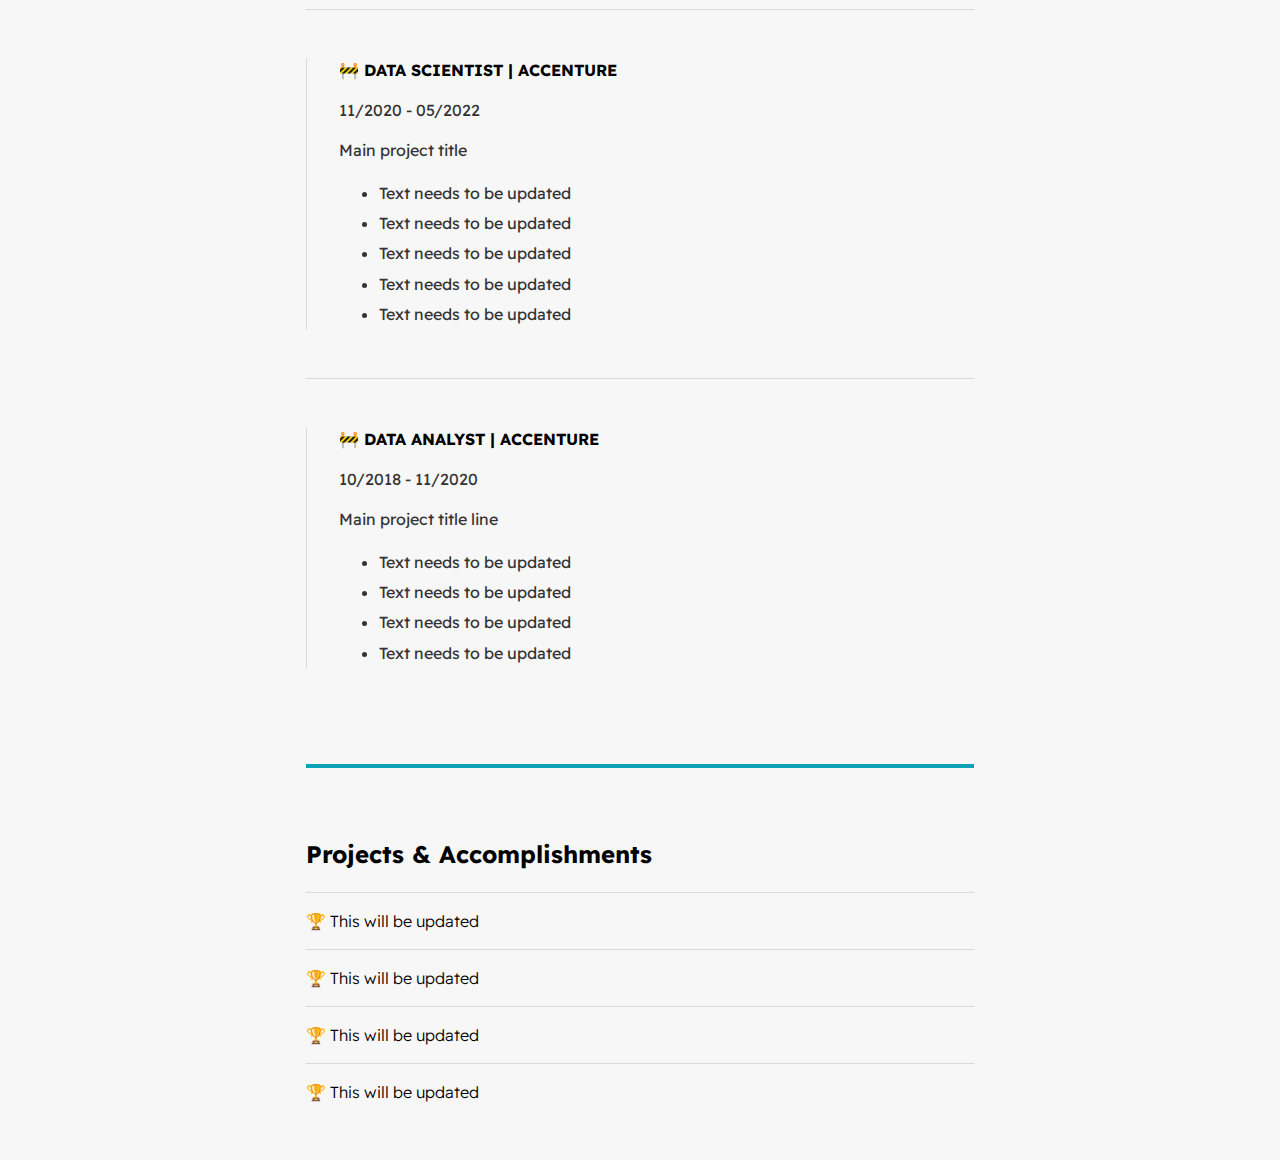
==== commit 77a1a6fe: "Change in color" ====
--- a/index.html
+++ b/index.html
@@ -114,22 +114,22 @@
                 
                     <div id="wrapper--techstack__items">
                         <div class="card--techstack">
-                            <strong>Programming Languages:</strong> Python, PySpark, SQL, PL/SQL, R, Java, C, C++, JavaScript, PowerShell, XML
-                        </div>
-                        <div class="card--techstack">
-                            <strong>Tools/Services/Libraries/Platforms:</strong> Tableau, Microsoft Power BI, Jira, GitHub, Jenkins, Postman, Jmeter, MS Excel, VBA, Airflow, NumPy, Pandas, Seaborn, Matplotlib, Plotly, Scikit-learn, NLTK, Spacy, MS SQL Server, PostgreSQL, MongoDB, SharePoint, Spark, Oracle, Neo4j, Alteryx, MATLAB, Kafka, Hive, Docker
-                        </div>
-                        <div class="card--techstack">
-                            <strong>Cloud Technologies:</strong> AWS(Lambda, S3, QuickSight, DynamoDB, Athena), Microsoft Azure(Databricks, Data Factory, Synapse Analytics, HDInsight, Data Lake Storage, Stream Analytics)
-                        </div>
-                        <div class="card--techstack">
-                            <strong>Cloud Certifications:</strong> AWS Developer Associate, Azure AZ-900, Designing and Implementing an Azure AI Solutions AI 100
-                        </div>
-                        <div class="card--techstack">
-                            <strong>Certifications:</strong> Google Analytics Advanced, Linkedin and HackerRank Python and Advance SQL Assessment Test
-                        </div>
-                        <div class="card--techstack">
-                            <strong>Coursera Certifications:</strong> Getting Started with AWS Machine Learning, Introduction to Data Science in Python
+                            <p id="skill-title">Programming Languages:</p> Python, PySpark, SQL, PL/SQL, R, Java, C, C++, JavaScript, PowerShell, XML
+                        </div>
+                        <div class="card--techstack">
+                            <p id="skill-title">Tools/Services/Libraries/Platforms:</p> Tableau, Microsoft Power BI, Jira, GitHub, Jenkins, Postman, Jmeter, MS Excel, VBA, Airflow, NumPy, Pandas, Seaborn, Matplotlib, Plotly, Scikit-learn, NLTK, Spacy, MS SQL Server, PostgreSQL, MongoDB, SharePoint, Spark, Oracle, Neo4j, Alteryx, MATLAB, Kafka, Hive, Docker
+                        </div>
+                        <div class="card--techstack">
+                            <p id="skill-title">Cloud Technologies:</p> AWS(Lambda, S3, QuickSight, DynamoDB, Athena), Microsoft Azure(Databricks, Data Factory, Synapse Analytics, HDInsight, Data Lake Storage, Stream Analytics)
+                        </div>
+                        <div class="card--techstack">
+                            <p id="skill-title">Cloud Certifications:</p> AWS Developer Associate, Azure AZ-900, Designing and Implementing an Azure AI Solutions AI 100
+                        </div>
+                        <div class="card--techstack">
+                            <p id="skill-title">Certifications:</p> Google Analytics Advanced, Linkedin and HackerRank Python and Advance SQL Assessment Test
+                        </div>
+                        <div class="card--techstack">
+                            <p id="skill-title">Coursera Certifications:</p> Getting Started with AWS Machine Learning, Introduction to Data Science in Python
                         </div>
                     </div>
                 </section>
--- a/styles/main.css
+++ b/styles/main.css
@@ -442,3 +442,7 @@
     }
 }
 
+#skill-title {
+    font-weight: bold;
+    color: #0da2b8;  
+}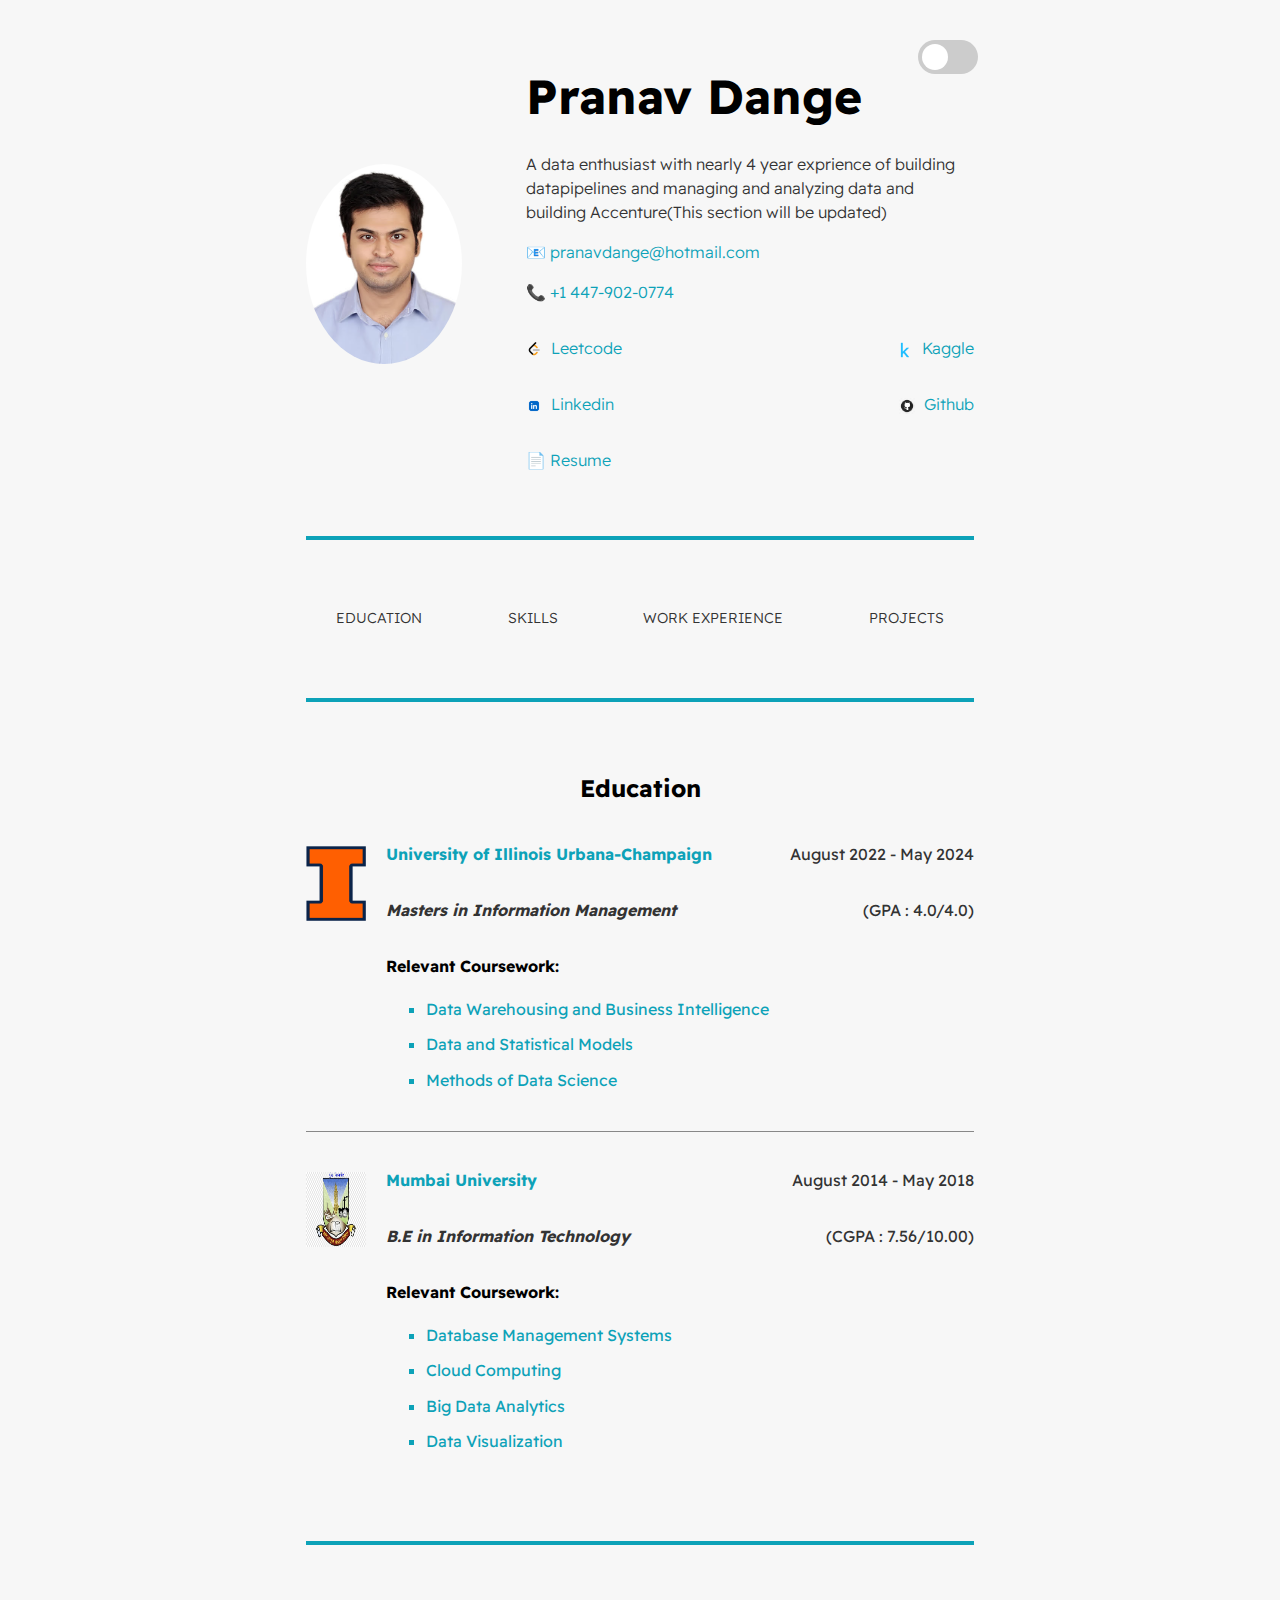
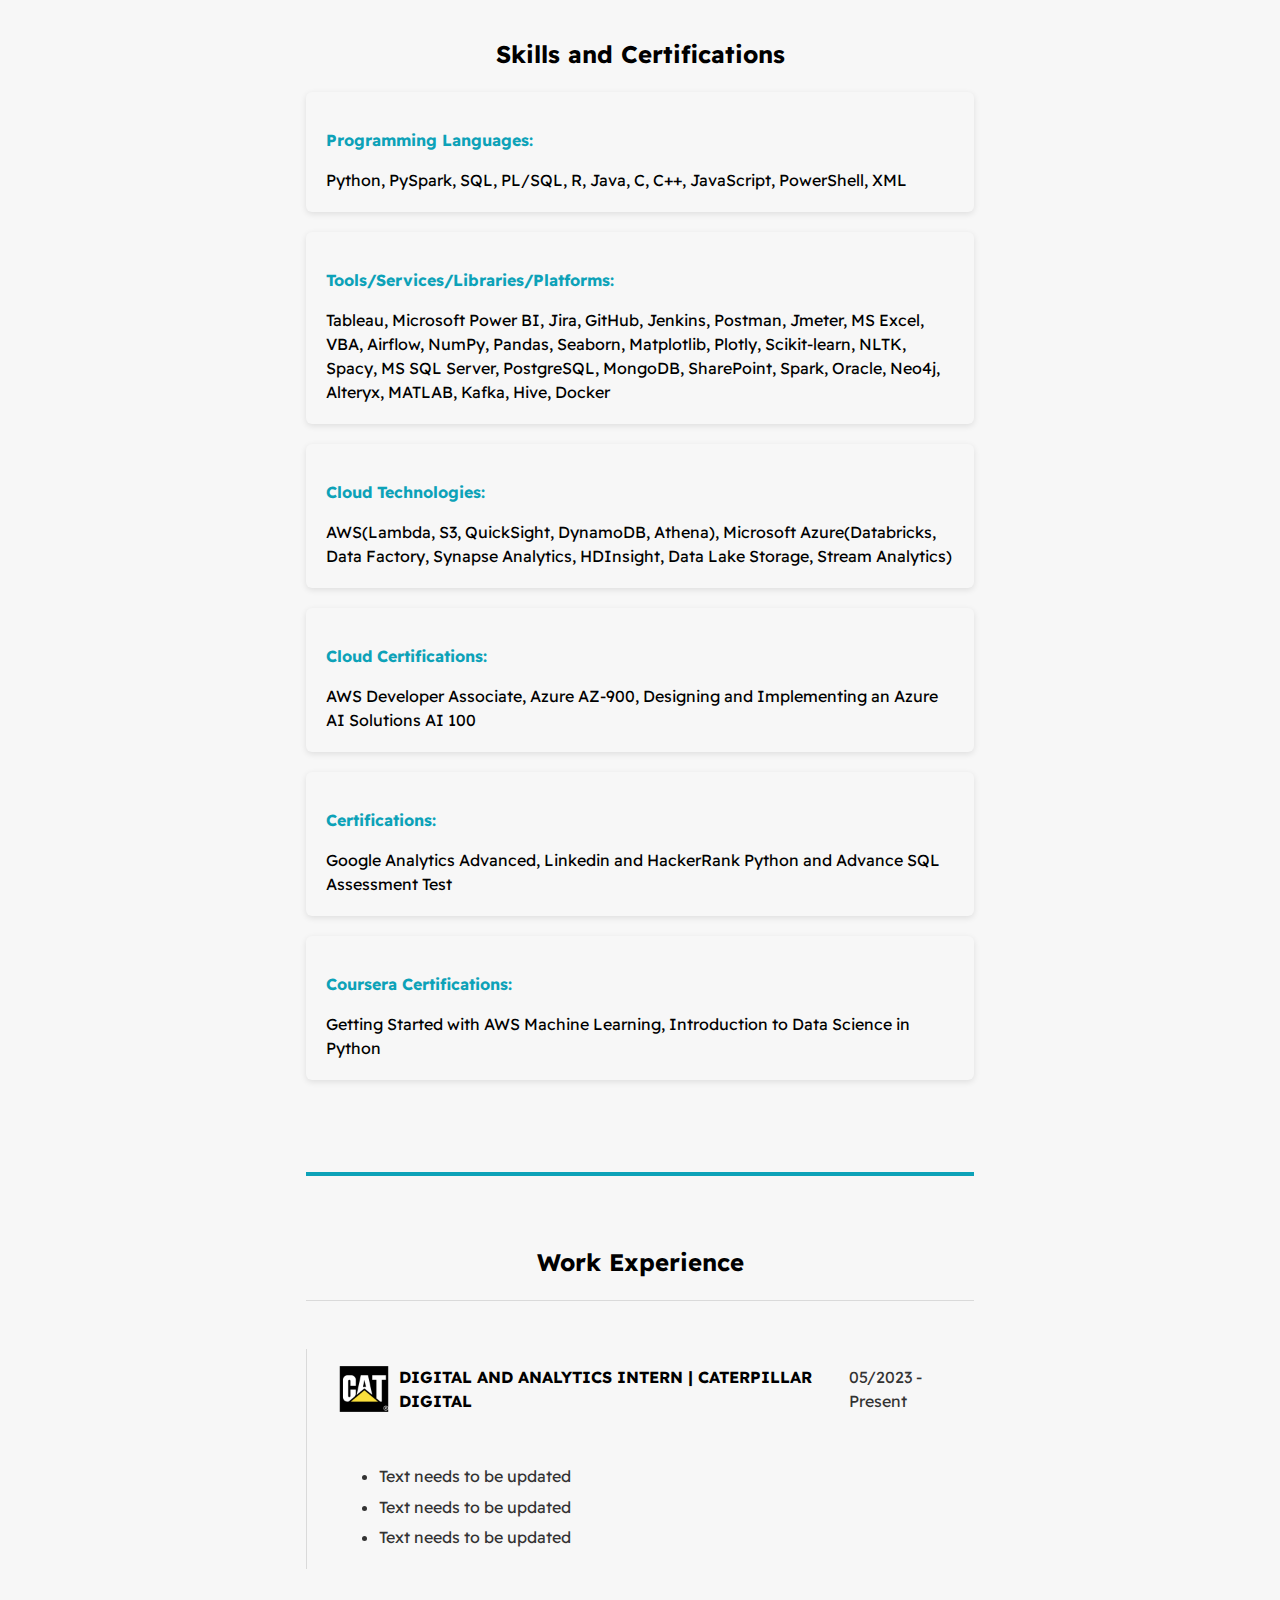
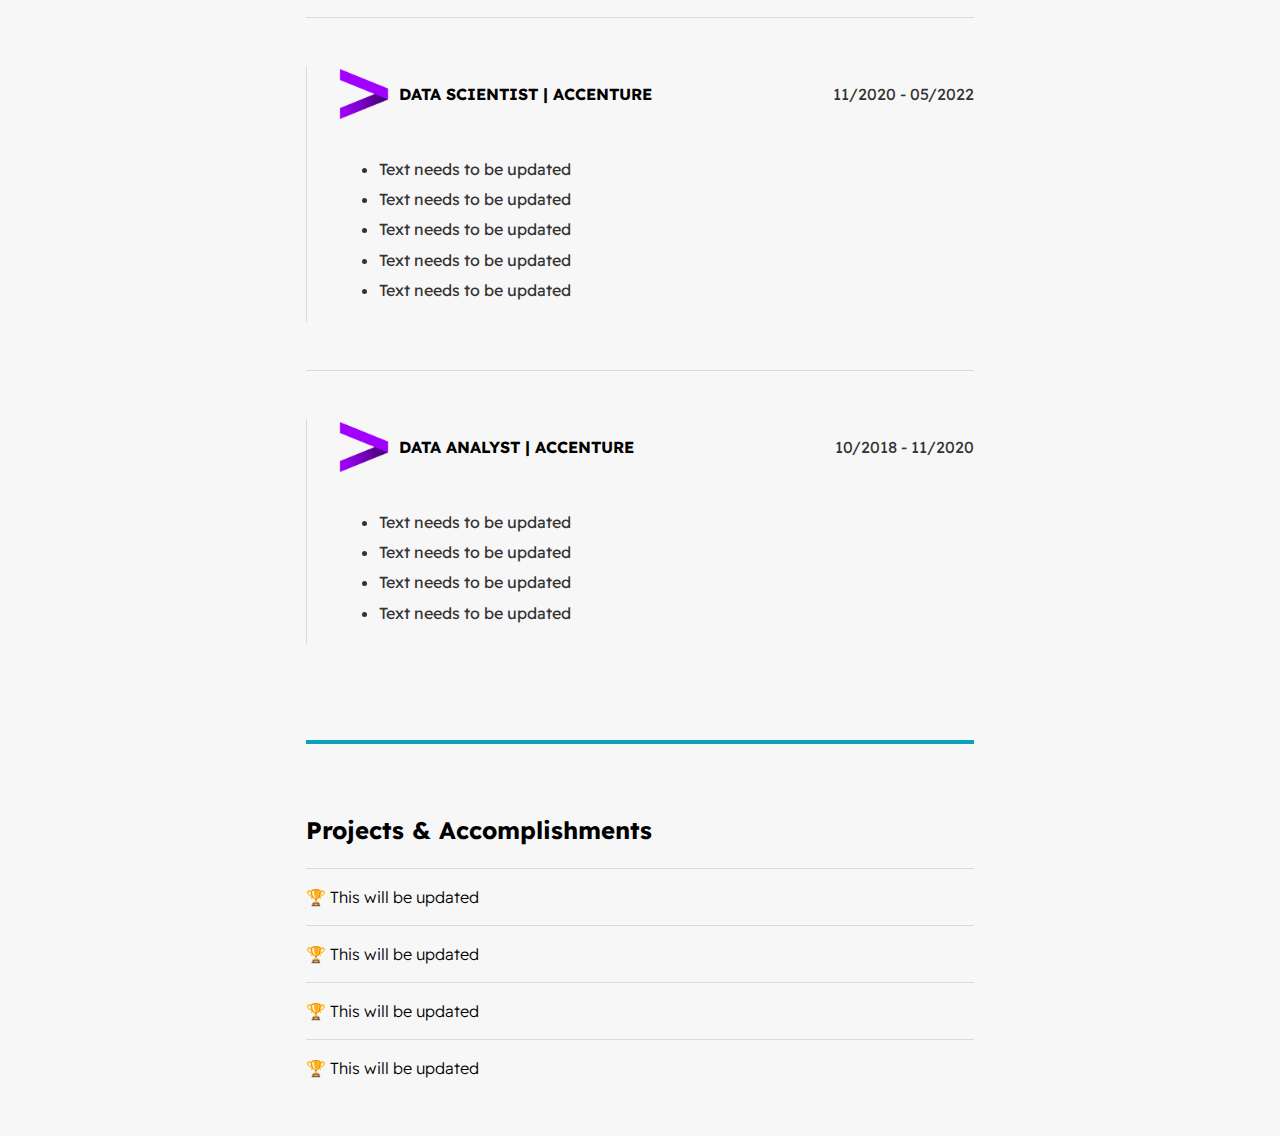
==== commit b28902fb: "Work Experience Data" ====
--- a/index.html
+++ b/index.html
@@ -138,13 +138,16 @@
 
                 <hr class="bold-separator">
                 <section id="work-history-wrapper" class="section--page">
-                    <h2>Work Experience</h2>
-
+                    <h2><center>Work Experience</center></h2>
                     <div class="line-break"></div>
                     <div class="card--work-history">
-                        <strong>🚧 DIGITAL AND ANALYTICS INTERN | CATERPILLAR DIGITAL</strong>
-                        <p>05/2023 - Present</p>
-                        <p>Main project line(will be updated)</p>
+                        <div class="header">
+                            <div class="left-header">
+                                <img src="./assets/images/caterpillar_logo.png" alt="Caterpillar Logo" class="company-logo">
+                                <strong>DIGITAL AND ANALYTICS INTERN | CATERPILLAR DIGITAL</strong>
+                            </div>
+                            <p>05/2023 - Present</p>
+                        </div>
                         <ul>
                             <li>Text needs to be updated</li>
                             <li>Text needs to be updated</li>
@@ -155,9 +158,13 @@
                     <div class="line-break"></div>
 
                     <div class="card--work-history">
-                        <strong>🚧 DATA SCIENTIST | ACCENTURE</strong>
-                        <p>11/2020 - 05/2022</p>
-                        <p>Main project title</p>
+                        <div class="header">
+                            <div class="left-header">
+                                <img src="./assets/images/accenture_logo.png" alt="Accenture Logo" class="company-logo">
+                                <strong>DATA SCIENTIST | ACCENTURE</strong>
+                            </div>
+                            <p>11/2020 - 05/2022</p>
+                        </div>
                         <ul>
                             <li>Text needs to be updated</li>
                             <li>Text needs to be updated</li>
@@ -170,9 +177,13 @@
                     <div class="line-break"></div>
 
                     <div class="card--work-history">
-                        <strong>🚧 DATA ANALYST | ACCENTURE</strong>
-                        <p>10/2018 - 11/2020</p>
-                        <p>Main project title line</p>
+                        <div class="header">
+                            <div class="left-header">
+                                <img src="./assets/images/accenture_logo.png" alt="Accenture Logo" class="company-logo">
+                                <strong> DATA ANALYST | ACCENTURE</strong>
+                            </div>
+                            <p>10/2018 - 11/2020</p>
+                        </div>
                         <ul>
                             <li>Text needs to be updated</li>
                             <li>Text needs to be updated</li>
--- a/styles/main.css
+++ b/styles/main.css
@@ -156,6 +156,24 @@
     margin-top: 3em;
     margin-bottom: 3em;
     padding-left: 2em;
+    display: grid;
+    grid-gap: 1em;
+}
+
+.header {
+    display: flex;
+    justify-content: space-between;
+    align-items: center;
+}
+
+.left-header {
+    display: flex;
+    align-items: center;
+}
+.company-logo {
+    width: 50px; /* Adjust the width as per your logo size */
+    height: 50px;
+    margin-right: 10px; /* Added spacing between logo and text */
 }
 
 .line-break{
@@ -445,4 +463,5 @@
 #skill-title {
     font-weight: bold;
     color: #0da2b8;  
-}+}
+
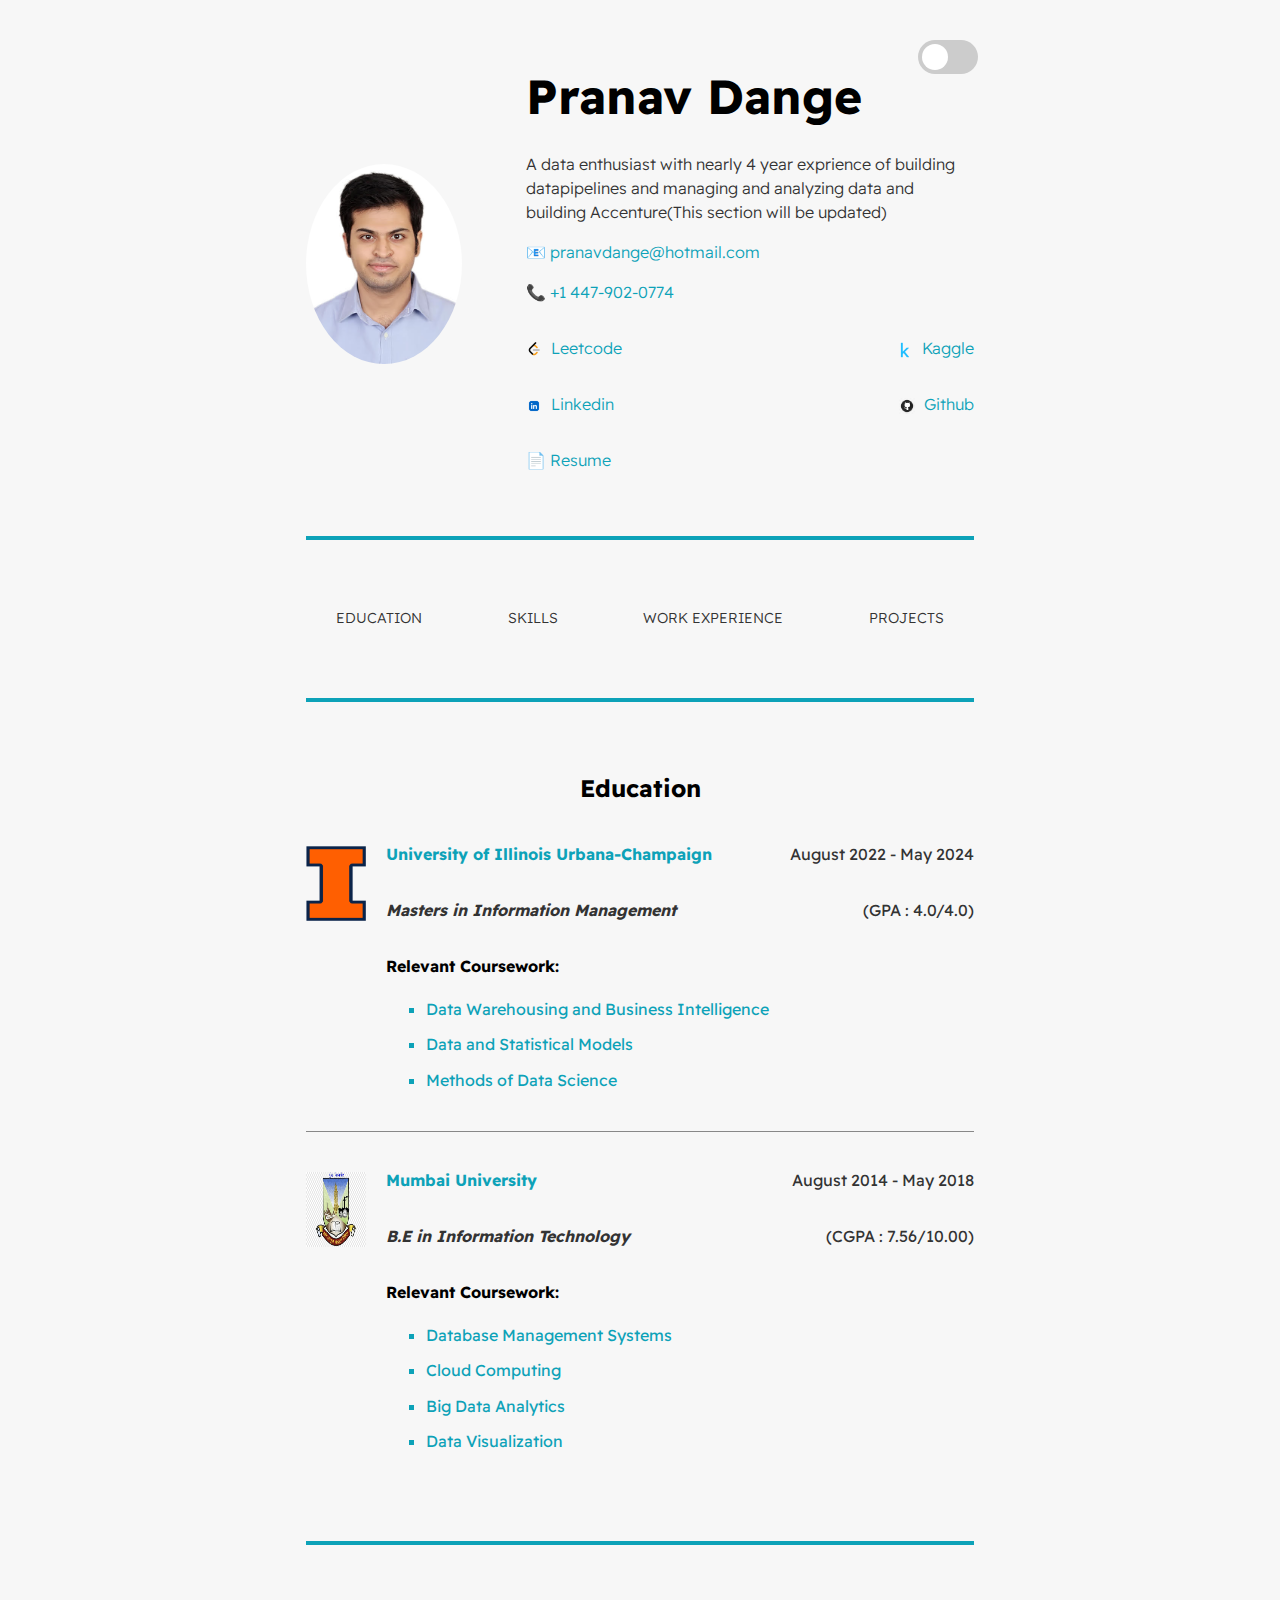
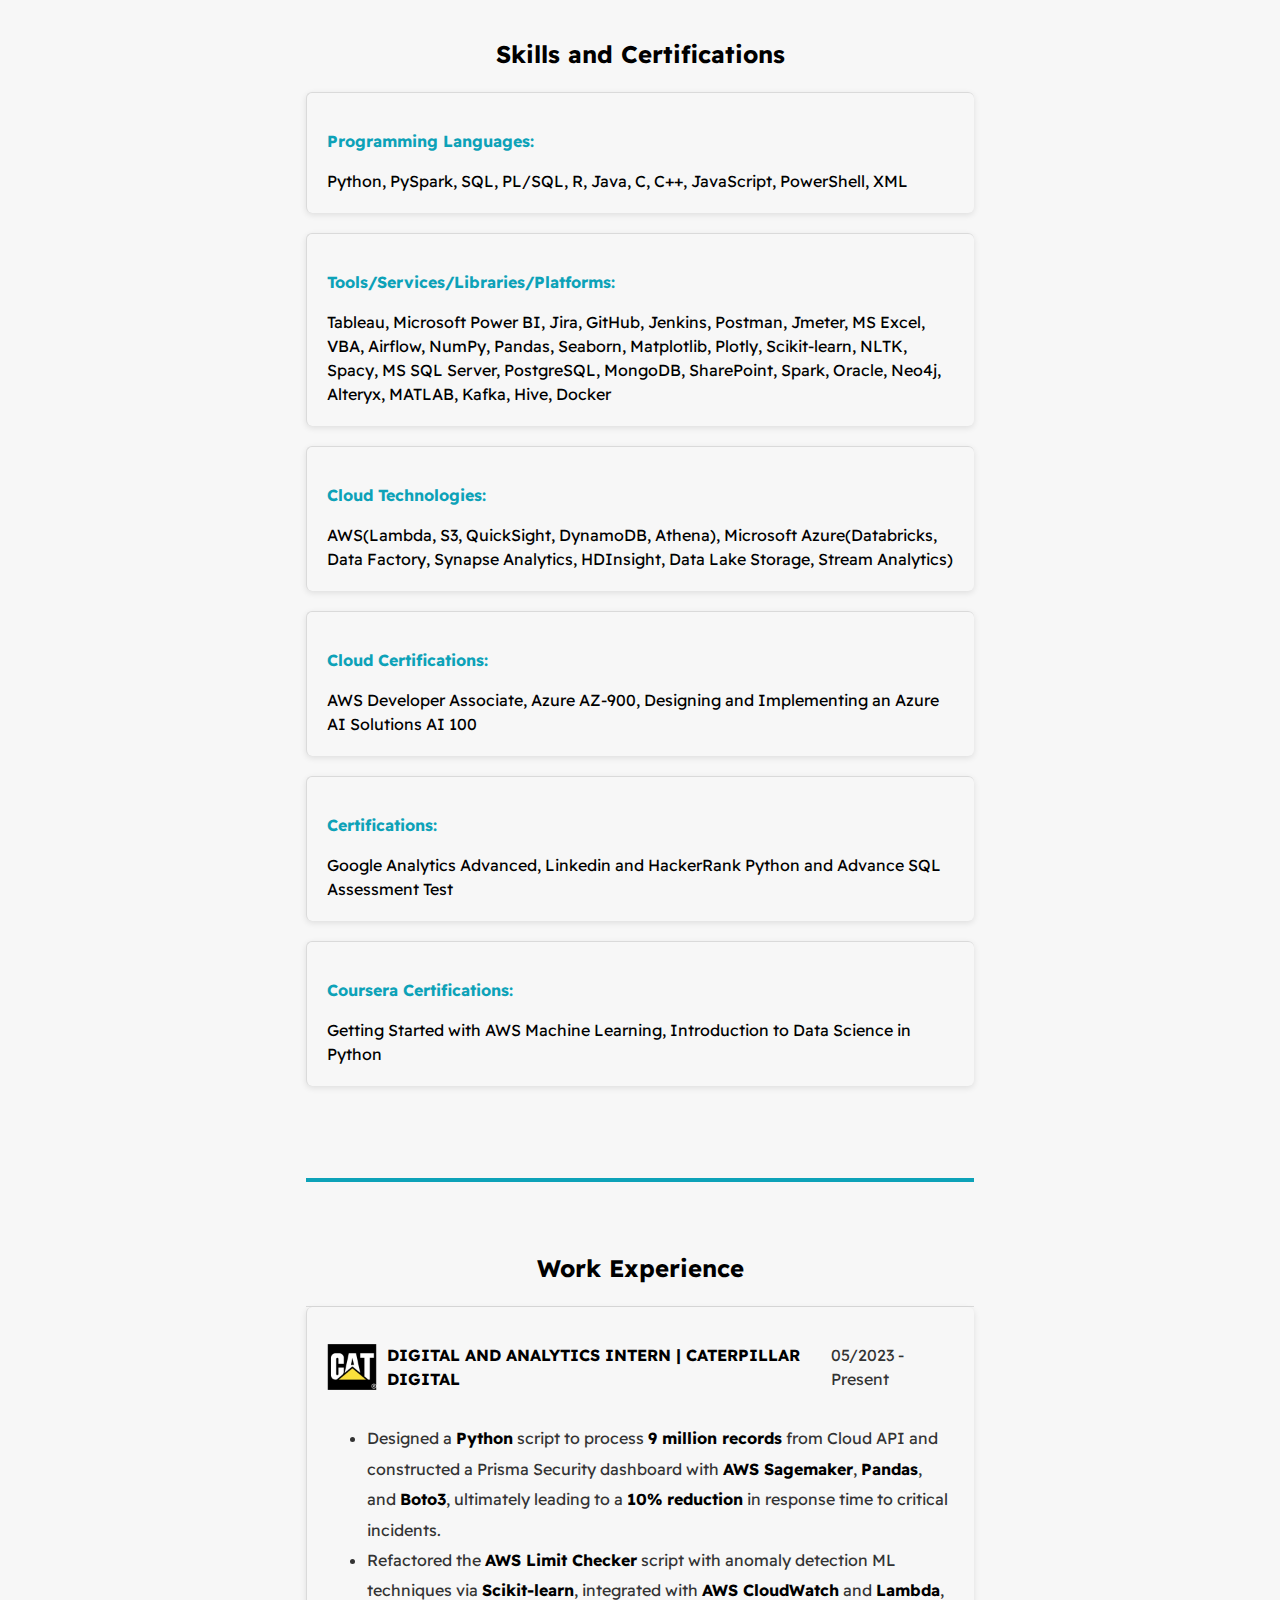
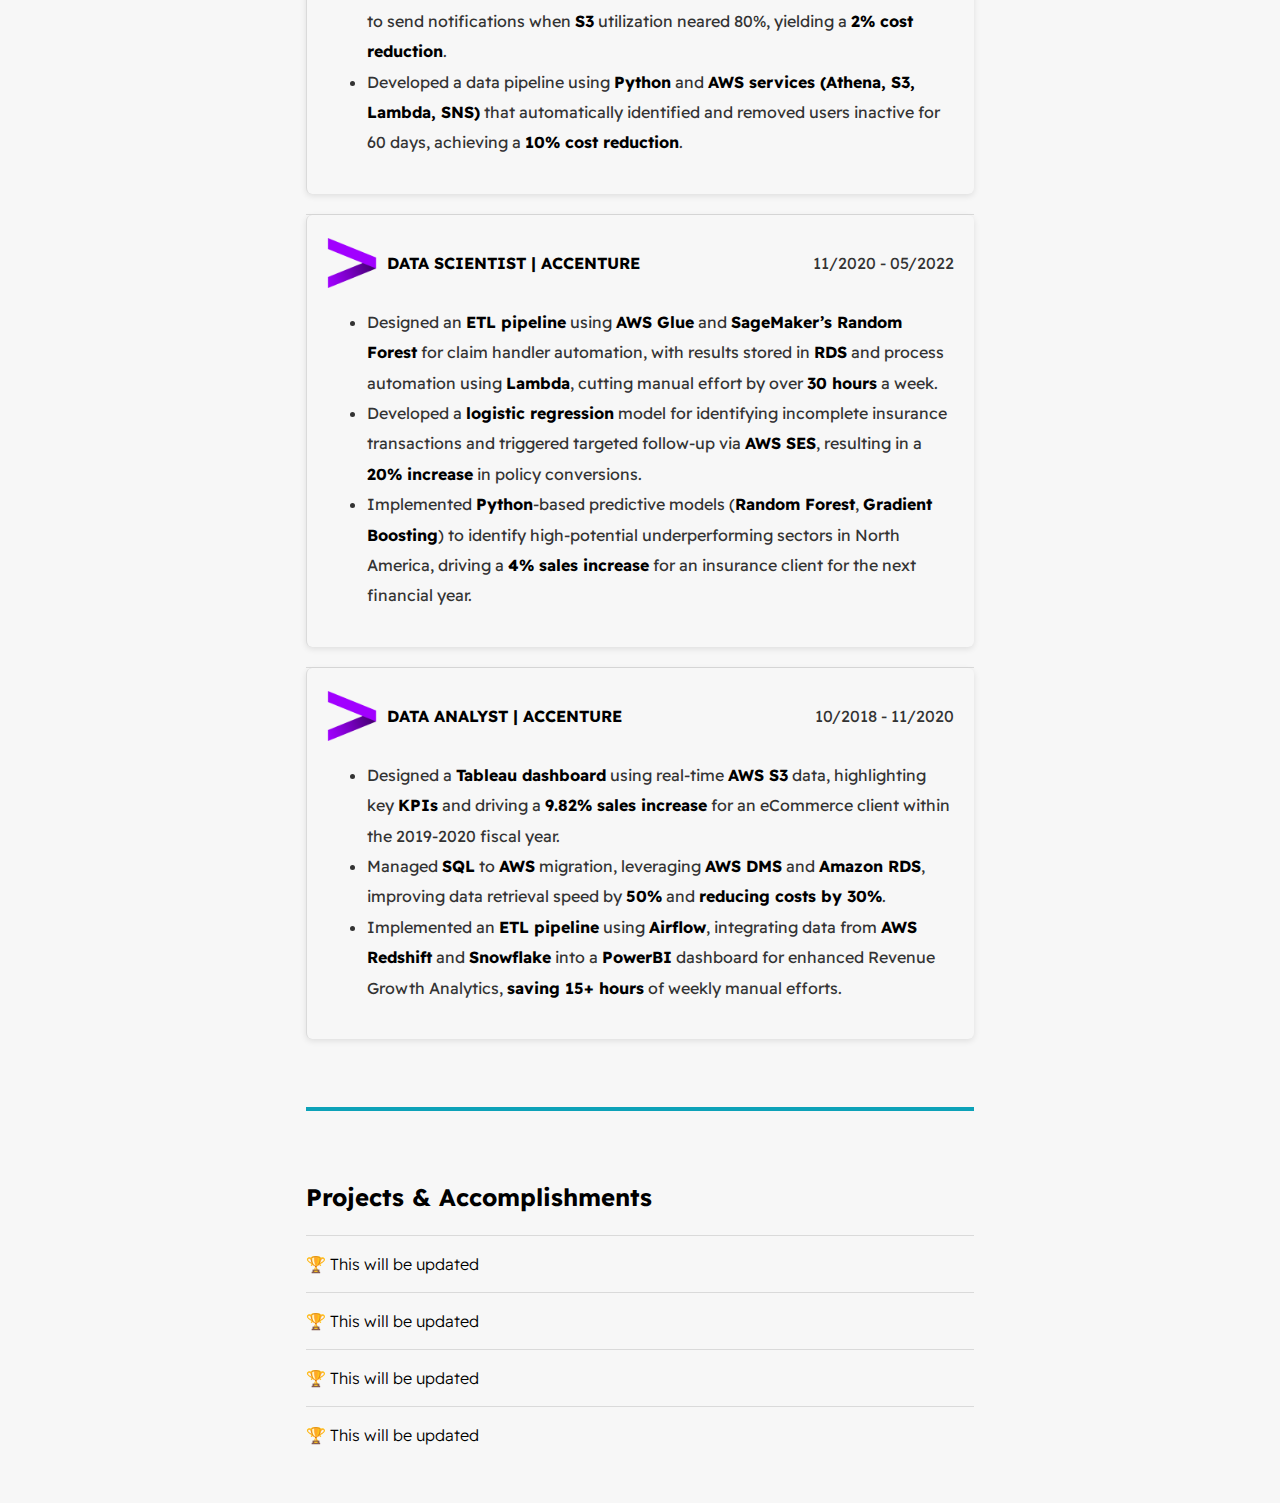
==== commit 5ca72ef4: "Work Experience" ====
--- a/index.html
+++ b/index.html
@@ -149,9 +149,9 @@
                             <p>05/2023 - Present</p>
                         </div>
                         <ul>
-                            <li>Text needs to be updated</li>
-                            <li>Text needs to be updated</li>
-                            <li>Text needs to be updated</li>
+                            <li>Designed a <b>Python</b> script to process <b>9 million records</b> from Cloud API and constructed a Prisma Security dashboard with <b>AWS Sagemaker</b>, <b>Pandas</b>, and <b>Boto3</b>, ultimately leading to a <b>10% reduction</b> in response time to critical incidents.</li>
+                            <li>Refactored the <b>AWS Limit Checker</b> script with anomaly detection ML techniques via <b>Scikit-learn</b>, integrated with <b>AWS CloudWatch</b> and <b>Lambda</b>, to send notifications when <b>S3</b> utilization neared 80%, yielding a <b>2% cost reduction</b>.</li>
+                            <li>Developed a data pipeline using <b>Python</b> and <b>AWS services (Athena, S3, Lambda, SNS)</b> that automatically identified and removed users inactive for 60 days, achieving a <b>10% cost reduction</b>.</li>
                         </ul>
                     </div>
 
@@ -166,11 +166,9 @@
                             <p>11/2020 - 05/2022</p>
                         </div>
                         <ul>
-                            <li>Text needs to be updated</li>
-                            <li>Text needs to be updated</li>
-                            <li>Text needs to be updated</li>
-                            <li>Text needs to be updated</li>
-                            <li>Text needs to be updated </li>
+                            <li>Designed an <b>ETL pipeline</b> using <b>AWS Glue</b> and <b>SageMaker’s Random Forest</b> for claim handler automation, with results stored in <b>RDS</b> and process automation using <b>Lambda</b>, cutting manual effort by over <b>30 hours</b> a week.</li>
+                            <li>Developed a <b>logistic regression</b> model for identifying incomplete insurance transactions and triggered targeted follow-up via <b>AWS SES</b>, resulting in a <b>20% increase</b> in policy conversions.</li>
+                            <li>Implemented <b>Python</b>-based predictive models (<b>Random Forest</b>, <b>Gradient Boosting</b>) to identify high-potential underperforming sectors in North America, driving a <b>4% sales increase</b> for an insurance client for the next financial year.</li>
                         </ul>
                     </div>
 
@@ -185,10 +183,9 @@
                             <p>10/2018 - 11/2020</p>
                         </div>
                         <ul>
-                            <li>Text needs to be updated</li>
-                            <li>Text needs to be updated</li>
-                            <li>Text needs to be updated</li>
-                            <li>Text needs to be updated</li>
+                            <li>Designed a <b>Tableau dashboard</b> using real-time <b>AWS S3</b> data, highlighting key <b>KPIs</b> and driving a <b>9.82% sales increase</b> for an eCommerce client within the 2019-2020 fiscal year.</li>
+                            <li>Managed <b>SQL</b> to <b>AWS</b> migration, leveraging <b>AWS DMS</b> and <b>Amazon RDS</b>, improving data retrieval speed by <b>50%</b> and <b>reducing costs by 30%</b>.</li>
+                            <li>Implemented an <b>ETL pipeline</b> using <b>Airflow</b>, integrating data from <b>AWS Redshift</b> and <b>Snowflake</b> into a <b>PowerBI</b> dashboard for enhanced Revenue Growth Analytics, <b>saving 15+ hours</b> of weekly manual efforts.</li>
                         </ul>
                     </div>
 
--- a/styles/main.css
+++ b/styles/main.css
@@ -152,18 +152,21 @@
 }
 
 .card--work-history{
+    background-color: var(--mainBgColor);
+    color: var(--mainTextColor);
+    border-radius: 6px;
+    padding: 20px;
+    box-shadow: 0 2px 6px rgba(0, 0, 0, 0.1);
+    text-align: left;
+    margin-bottom: 20px;
     border-left: 1px solid var(--mainBorderColor);
-    margin-top: 3em;
-    margin-bottom: 3em;
-    padding-left: 2em;
-    display: grid;
-    grid-gap: 1em;
 }
 
 .header {
     display: flex;
     justify-content: space-between;
     align-items: center;
+    margin-bottom: 1em;
 }
 
 .left-header {
@@ -437,6 +440,8 @@
     box-shadow: 0 2px 6px rgba(0, 0, 0, 0.1);
     text-align: left;
     margin-bottom: 20px;
+    border-top: 1px solid var(--mainBorderColor);
+    border-left: 1px solid var(--mainBorderColor);
 }
 
 .card--techstack strong {
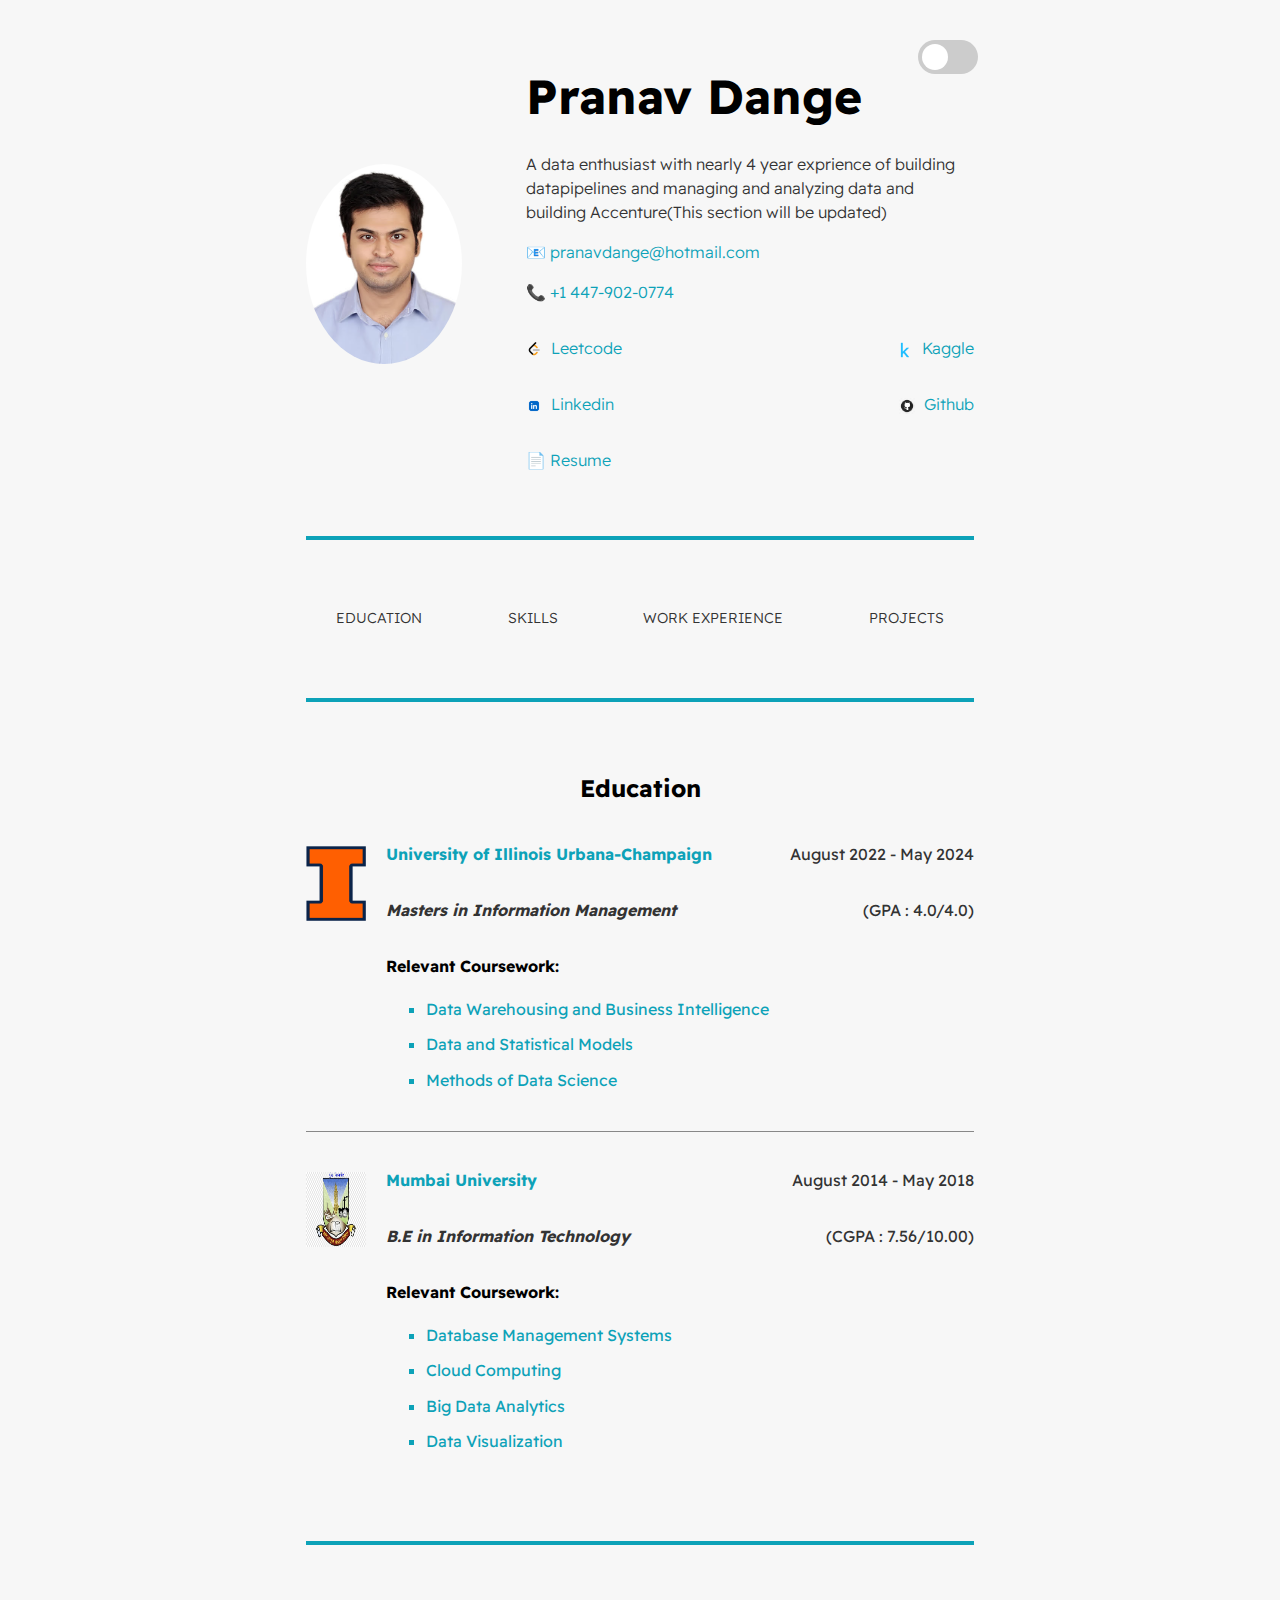
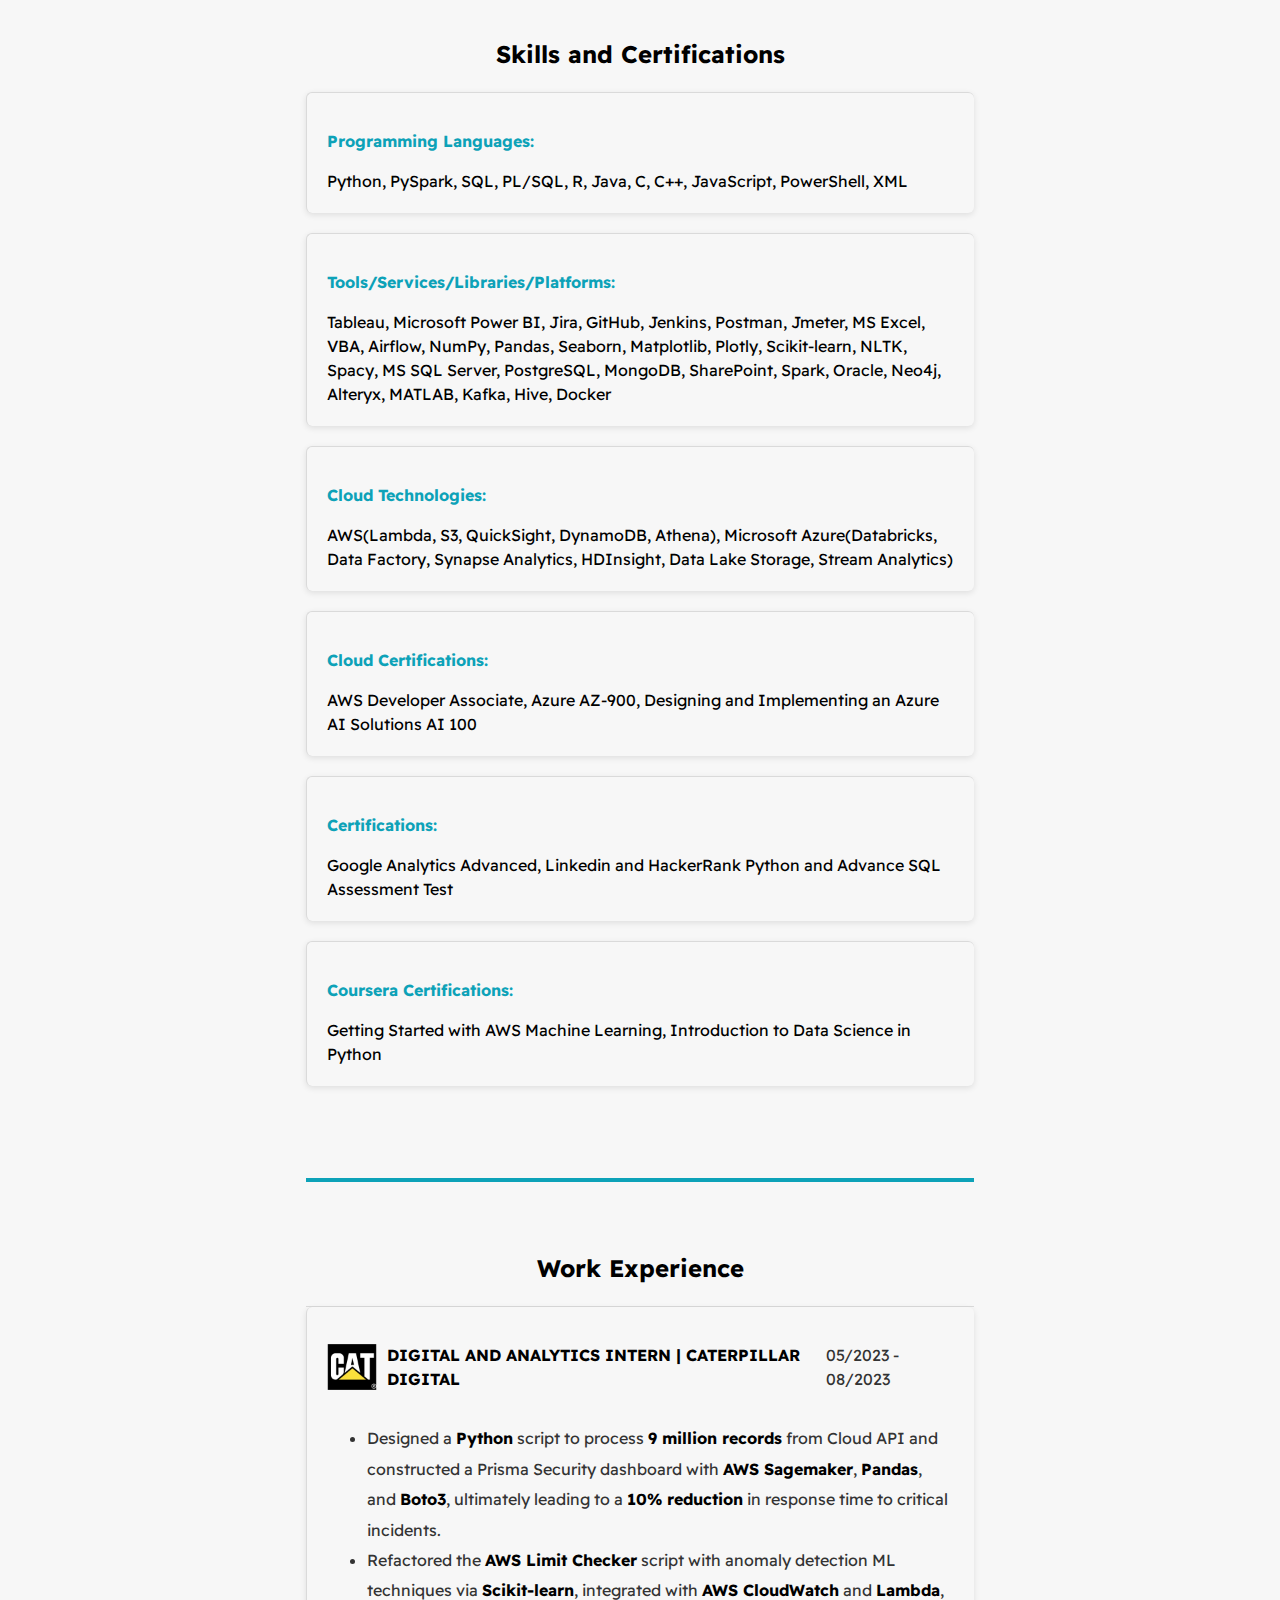
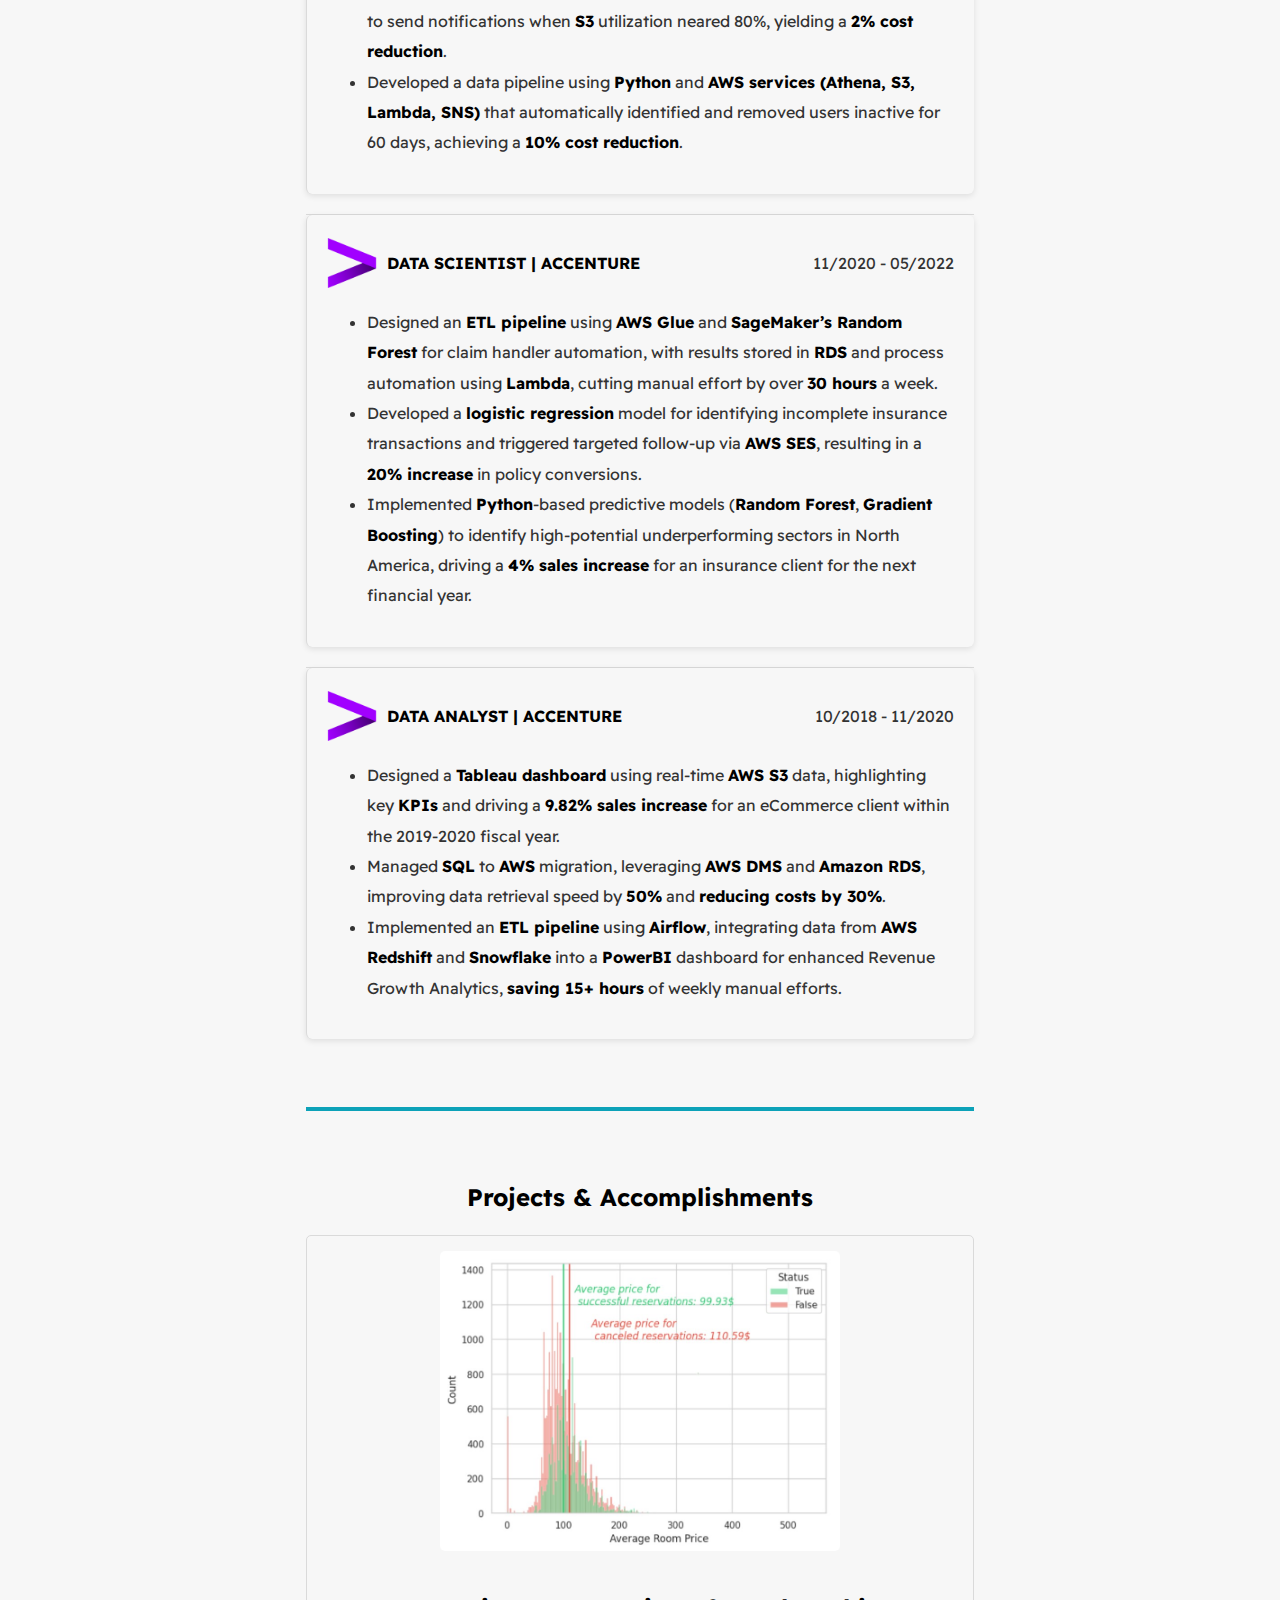
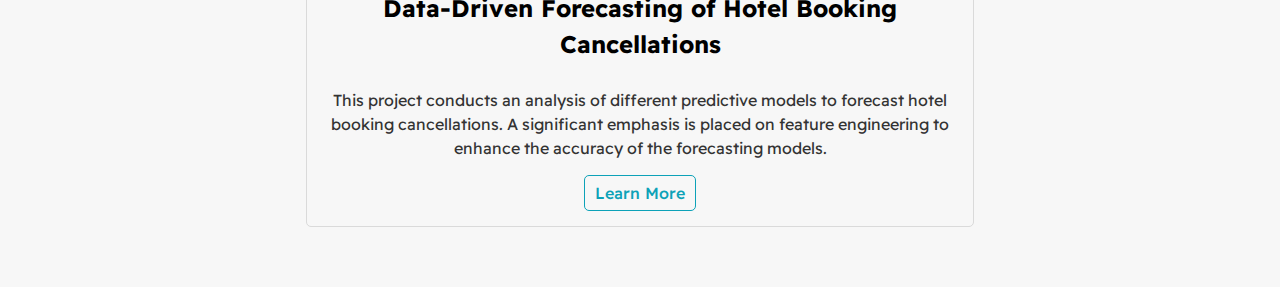
==== commit d3439452: "Project Section" ====
--- a/index.html
+++ b/index.html
@@ -10,18 +10,14 @@
         </head>
         <body>
             <div id="container--main">
-
-                <!-- Add the toggle button here -->
                 <div class="theme-switch-wrapper">
                     <div class="theme-labels">
-                        <!--<span>☀️</span>-->
                     </div>
                     <label class="theme-switch" for="checkbox">
                         <input type="checkbox" id="checkbox" class="theme-checkbox"/>
                         <div class="slider round"></div>
                     </label>
                     <div class="theme-labels">
-                        <!--<span>🌙</span>-->
                     </div>
                 </div>
                 
@@ -81,7 +77,7 @@
                             </div>
                         </div>
                     </div>
-                    <hr class="section-separator"> <!--This is just the seperator-->
+                    <hr class="section-separator"> 
                     <div class="education-item">
                         <img class="university-logo" src="./assets/images/mumbai_univ_logo.png" alt="University Logo">
                         <div class="education-content">
@@ -146,7 +142,7 @@
                                 <img src="./assets/images/caterpillar_logo.png" alt="Caterpillar Logo" class="company-logo">
                                 <strong>DIGITAL AND ANALYTICS INTERN | CATERPILLAR DIGITAL</strong>
                             </div>
-                            <p>05/2023 - Present</p>
+                            <p>05/2023 - 08/2023</p>
                         </div>
                         <ul>
                             <li>Designed a <b>Python</b> script to process <b>9 million records</b> from Cloud API and constructed a Prisma Security dashboard with <b>AWS Sagemaker</b>, <b>Pandas</b>, and <b>Boto3</b>, ultimately leading to a <b>10% reduction</b> in response time to critical incidents.</li>
@@ -188,44 +184,21 @@
                             <li>Implemented an <b>ETL pipeline</b> using <b>Airflow</b>, integrating data from <b>AWS Redshift</b> and <b>Snowflake</b> into a <b>PowerBI</b> dashboard for enhanced Revenue Growth Analytics, <b>saving 15+ hours</b> of weekly manual efforts.</li>
                         </ul>
                     </div>
-
-                    <!--<div class="line-break"></div>
-
-                    <div class="card--work-history">
-                        <strong>🚧 DIGITAL MARKETER | UNIFIVE DIGITAL</strong>
-                        <p>2014 - 2017</p>
-                        <p>Started a digital agency building websites and marketing for
-                            local businesses. Mostly Wordpress sites with small modifications to
-                            themes.</p>
-                        <ul>
-                            <li>Organized SEO & SEM campaigns on a local and global scale.</li>
-                            <li>Saved a customer $110k a year by reducing Adwords CPC cost with optimization</li>
-                            <li>70 + websites built with my small team of developers and freelancers</li>
-                        </ul>
-                    </div>-->
-                </section>
-
-                <hr class="bold-separator">
-                <section id = "projects" class="section--page">
-                    <h2>Projects & Accomplishments</h2>
-
-                    <div class="card--project">
-                        <a href="project1.html"><span>🏆 </span>This will be updated</a>
-                    </div>
-
-                    <div class="card--project">
-                        <a href="project1.html" ><span>🏆 </span>This will be updated</a>
-                    </div>
-
-                    <div class="card--project">
-                        <a href="project1.html" ><span>🏆 </span>This will be updated</a>
-                    </div>
-
-                    <div class="card--project">
-                        <a href="project1.html"><span>🏆 </span>This will be updated</a>
-                    </div>
-
-                </section>
+                </section>
+
+                <hr class="bold-separator">
+                <section id="projects" class="section--page">
+                    <h2><center>Projects & Accomplishments</center></h2>
+                
+                    <div class="project-card">
+                        <img src="./assets/images/project_1_image.jpg" alt="Project 1 Image" class="project-image">
+                        <h3 class="project-title">Data-Driven Forecasting of Hotel Booking Cancellations</h3>
+                        <p class="project-description">This project conducts an analysis of different predictive models to forecast hotel booking cancellations. A significant emphasis is placed on feature engineering to enhance the accuracy of the forecasting models.</p>
+                        <a href="project1.html" class="project-link">Learn More</a>
+                    </div>
+                
+                </section>
+                
 
         
             </div>
--- a/styles/main.css
+++ b/styles/main.css
@@ -470,3 +470,54 @@
     color: #0da2b8;  
 }
 
+/* Project css */
+.project-card {
+    background-color: var(--mainBgColor);
+    border: 1px solid var(--mainBorderColor);
+    border-radius: 5px;
+    padding: 15px;
+    margin-bottom: 20px;
+    display: flex;
+    flex-direction: column;
+    align-items: center;
+    transition: box-shadow 0.3s ease;
+}
+
+.project-card:hover {
+    box-shadow: 0 4px 8px rgba(0, 0, 0, 0.1);
+}
+
+.project-image {
+    width: 100%;
+    max-width: 400px;
+    height: 300px;
+    object-fit: cover;
+    border-radius: 5px;
+    margin-bottom: 15px;
+}
+
+.project-title {
+    font-size: 1.5em;
+    margin-bottom: 10px;
+    color: var(--mainTextColor);
+    text-align: center;
+}
+
+.project-description {
+    text-align: center;
+    margin-bottom: 15px;
+}
+
+.project-link {
+    color: var(--mainLinkColor);
+    font-weight: 500;
+    border: 1px solid var(--mainLinkColor);
+    padding: 5px 10px;
+    border-radius: 5px;
+    transition: background-color 0.3s ease, color 0.3s ease;
+}
+
+.project-link:hover {
+    background-color: var(--mainLinkColor);
+    color: var(--mainBgColor);
+}
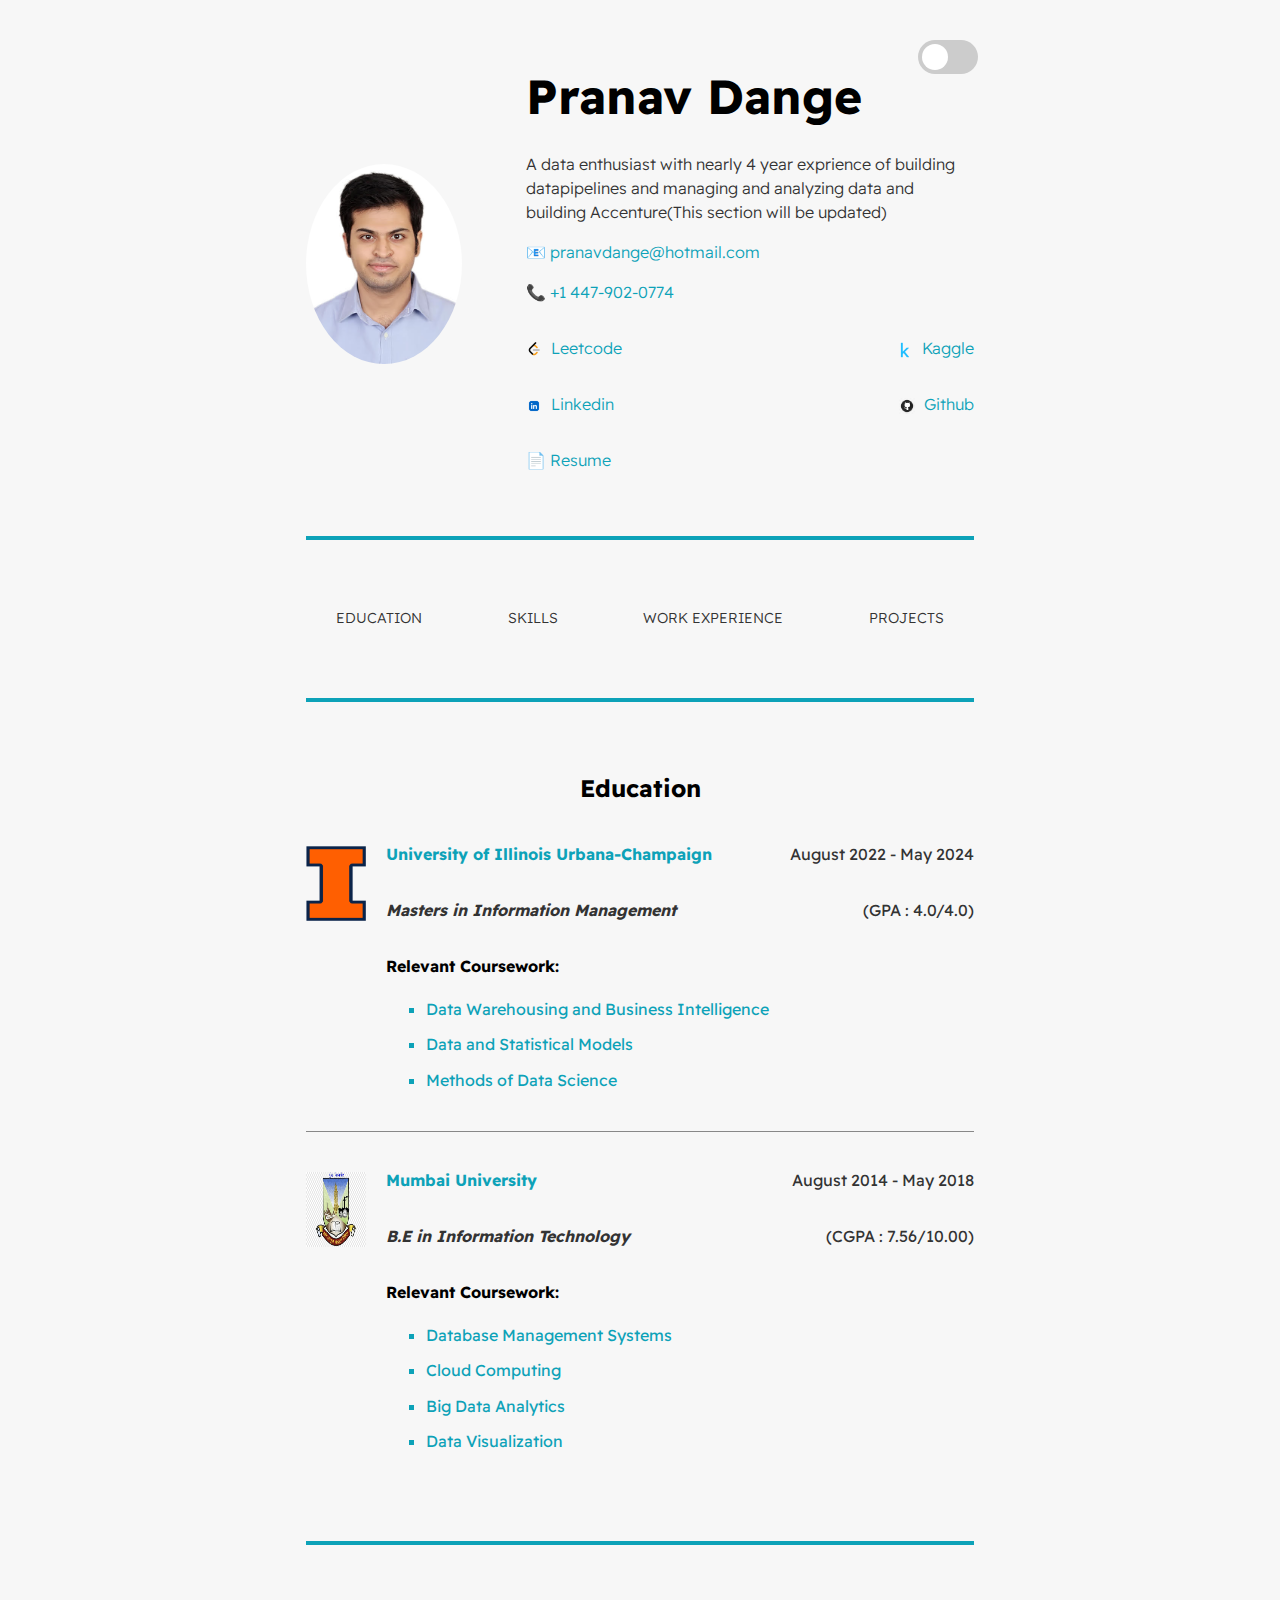
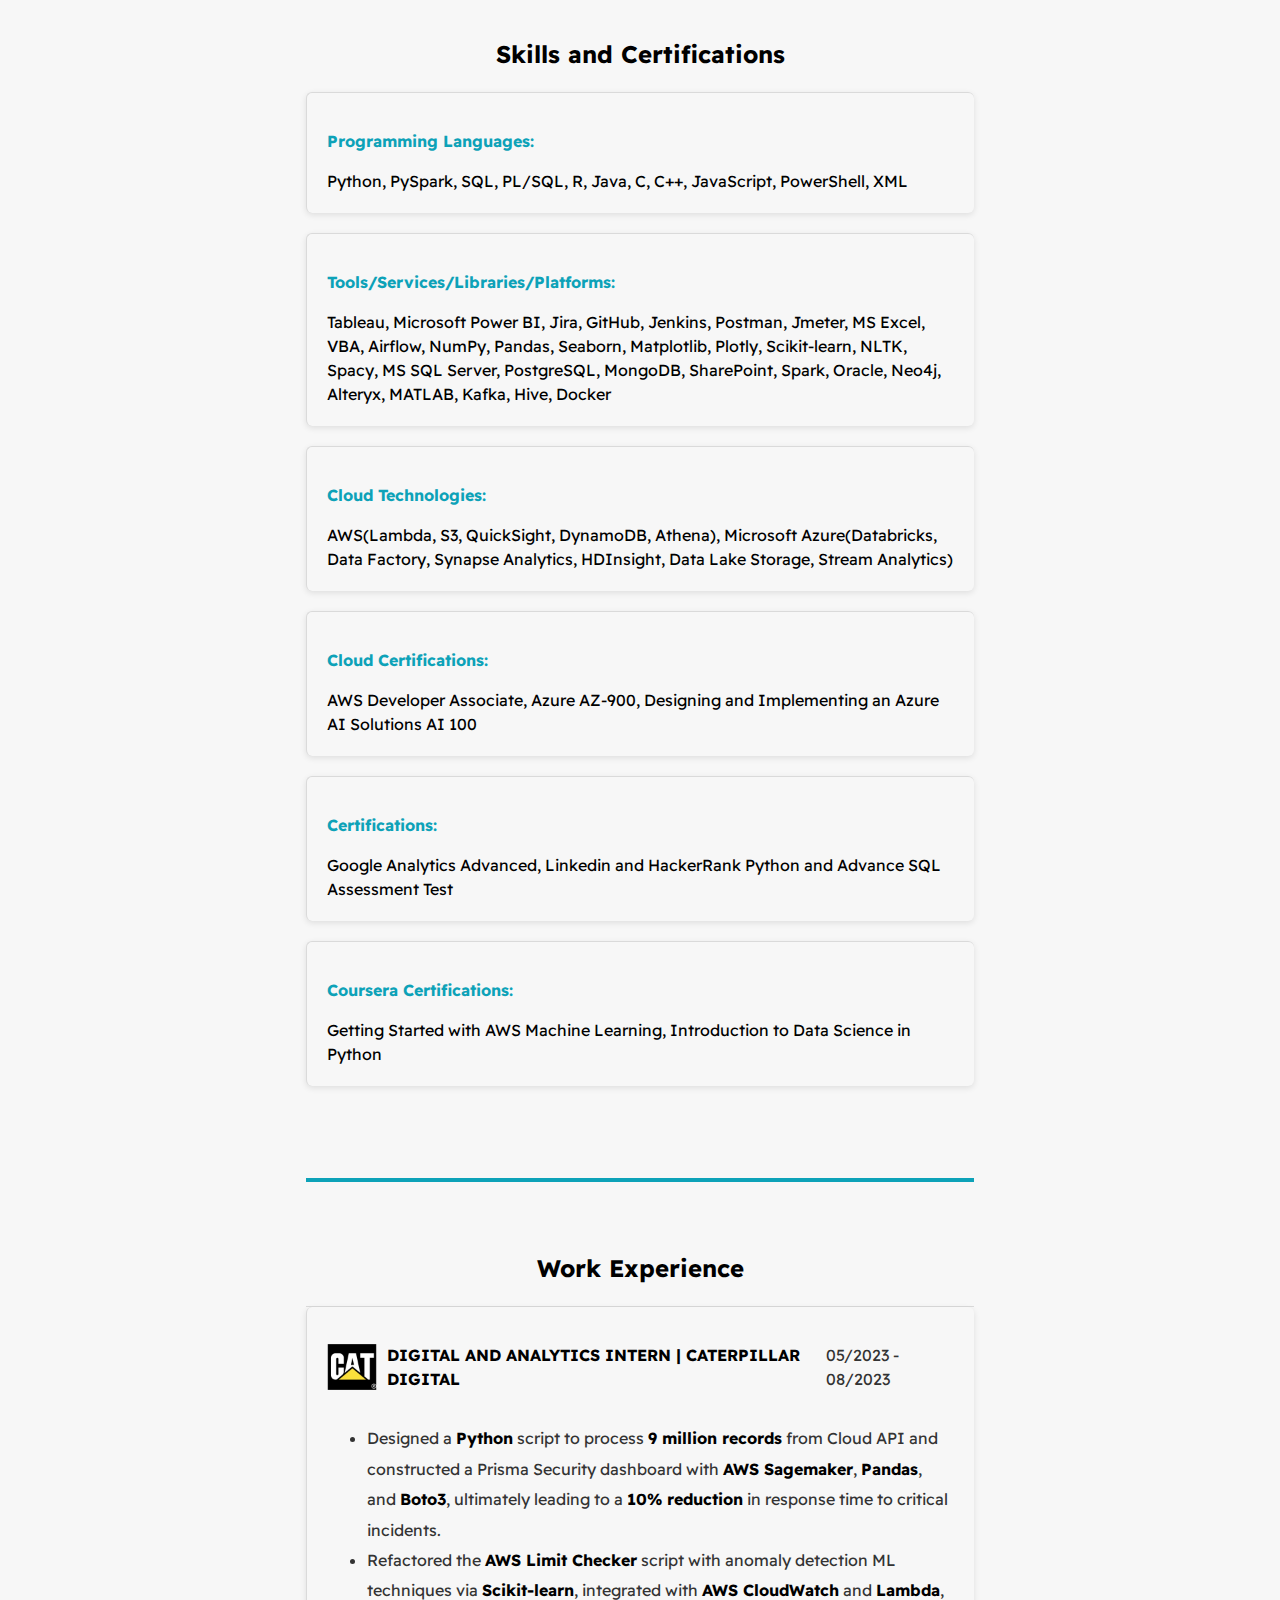
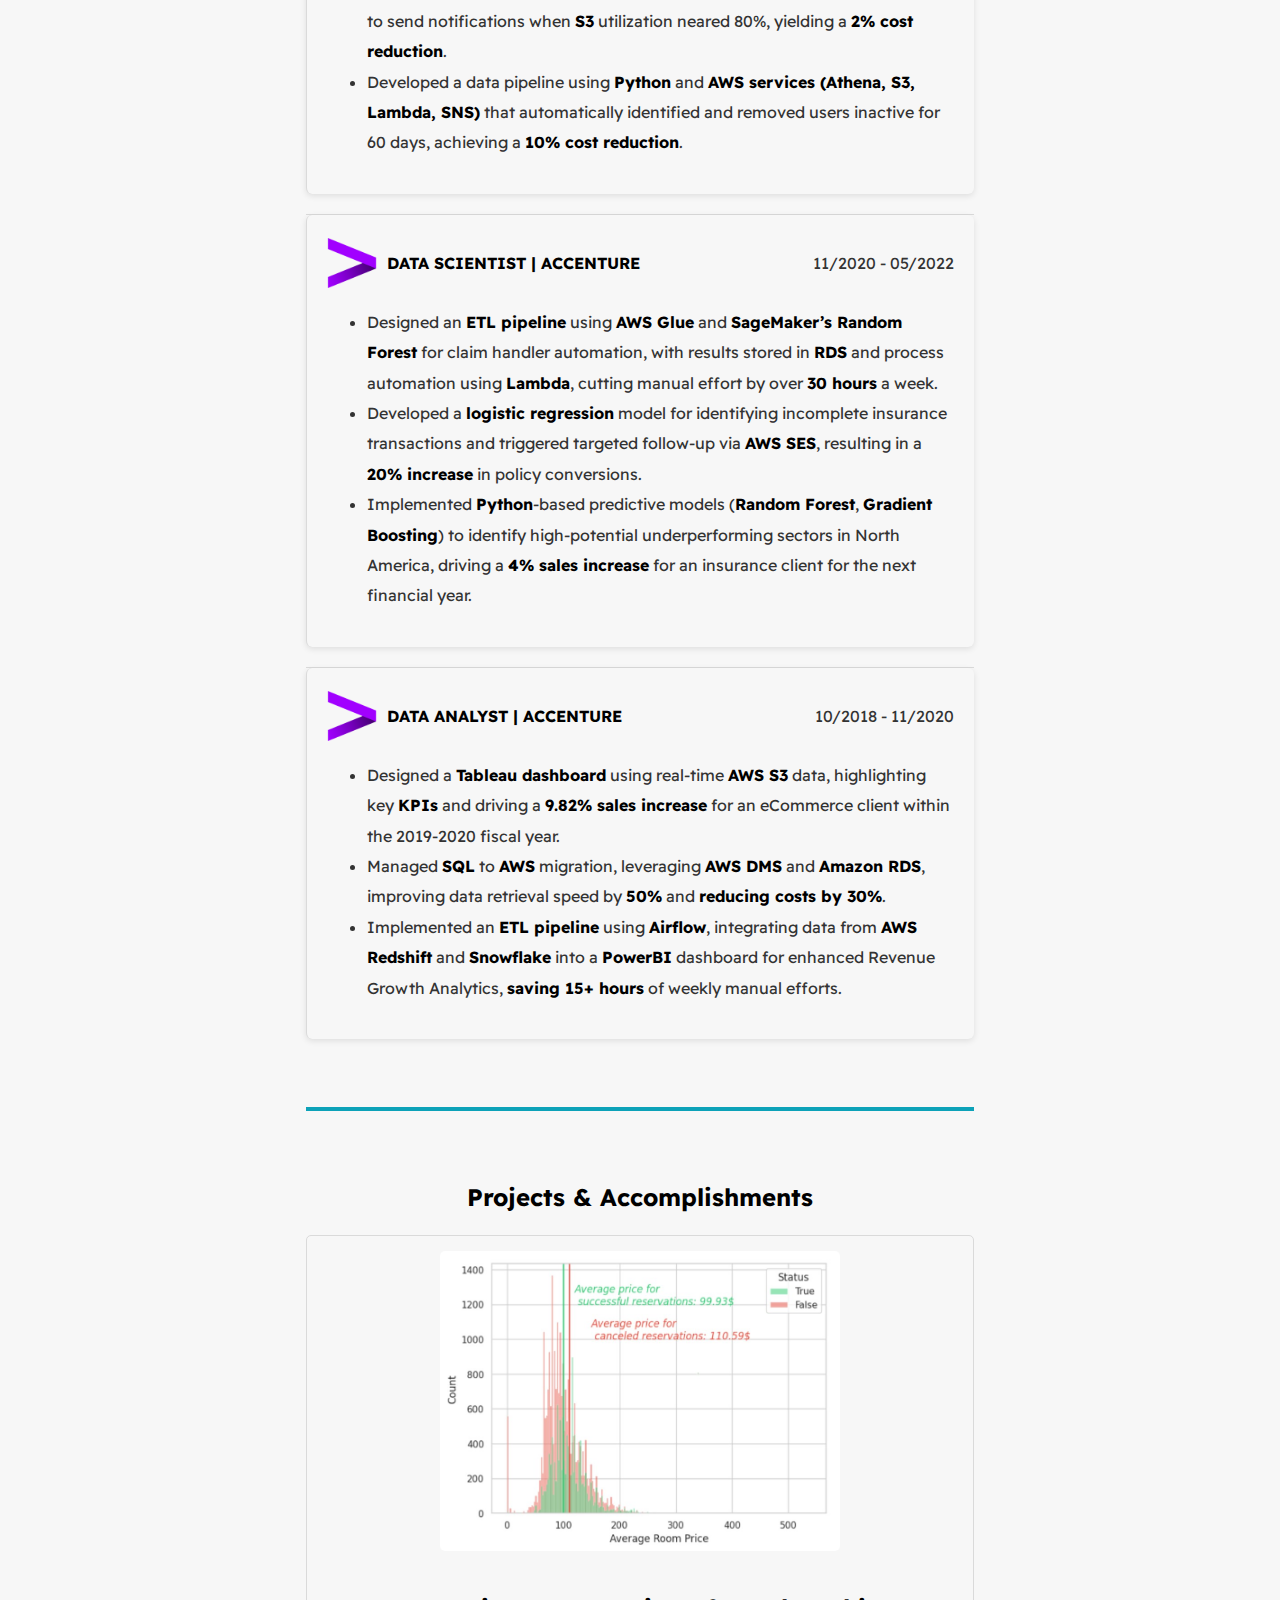
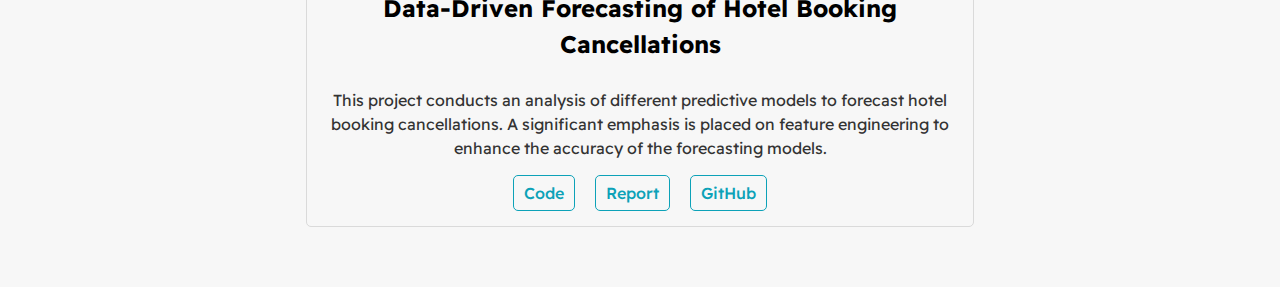
==== commit dd0b3887: "Project Updates" ====
--- a/index.html
+++ b/index.html
@@ -194,7 +194,11 @@
                         <img src="./assets/images/project_1_image.jpg" alt="Project 1 Image" class="project-image">
                         <h3 class="project-title">Data-Driven Forecasting of Hotel Booking Cancellations</h3>
                         <p class="project-description">This project conducts an analysis of different predictive models to forecast hotel booking cancellations. A significant emphasis is placed on feature engineering to enhance the accuracy of the forecasting models.</p>
-                        <a href="project1.html" class="project-link">Learn More</a>
+                        <div class="project-links">
+                            <a href="https://github.com/pdange21/Data-Driven-Forecasting-of-Hotel-Booking-Cancellations/blob/main/Final_Model.ipynb" class="project-link">Code</a>
+                            <a href="./assets/Report_1.pdf" class="project-link">Report</a>
+                            <a href="https://github.com/pdange21/Data-Driven-Forecasting-of-Hotel-Booking-Cancellations/tree/main" class="project-link">GitHub</a>
+                        </div>
                     </div>
                 
                 </section>
--- a/styles/main.css
+++ b/styles/main.css
@@ -508,6 +508,10 @@
     margin-bottom: 15px;
 }
 
+.project-links{
+    display: flex;
+    gap: 20px;
+}
 .project-link {
     color: var(--mainLinkColor);
     font-weight: 500;
